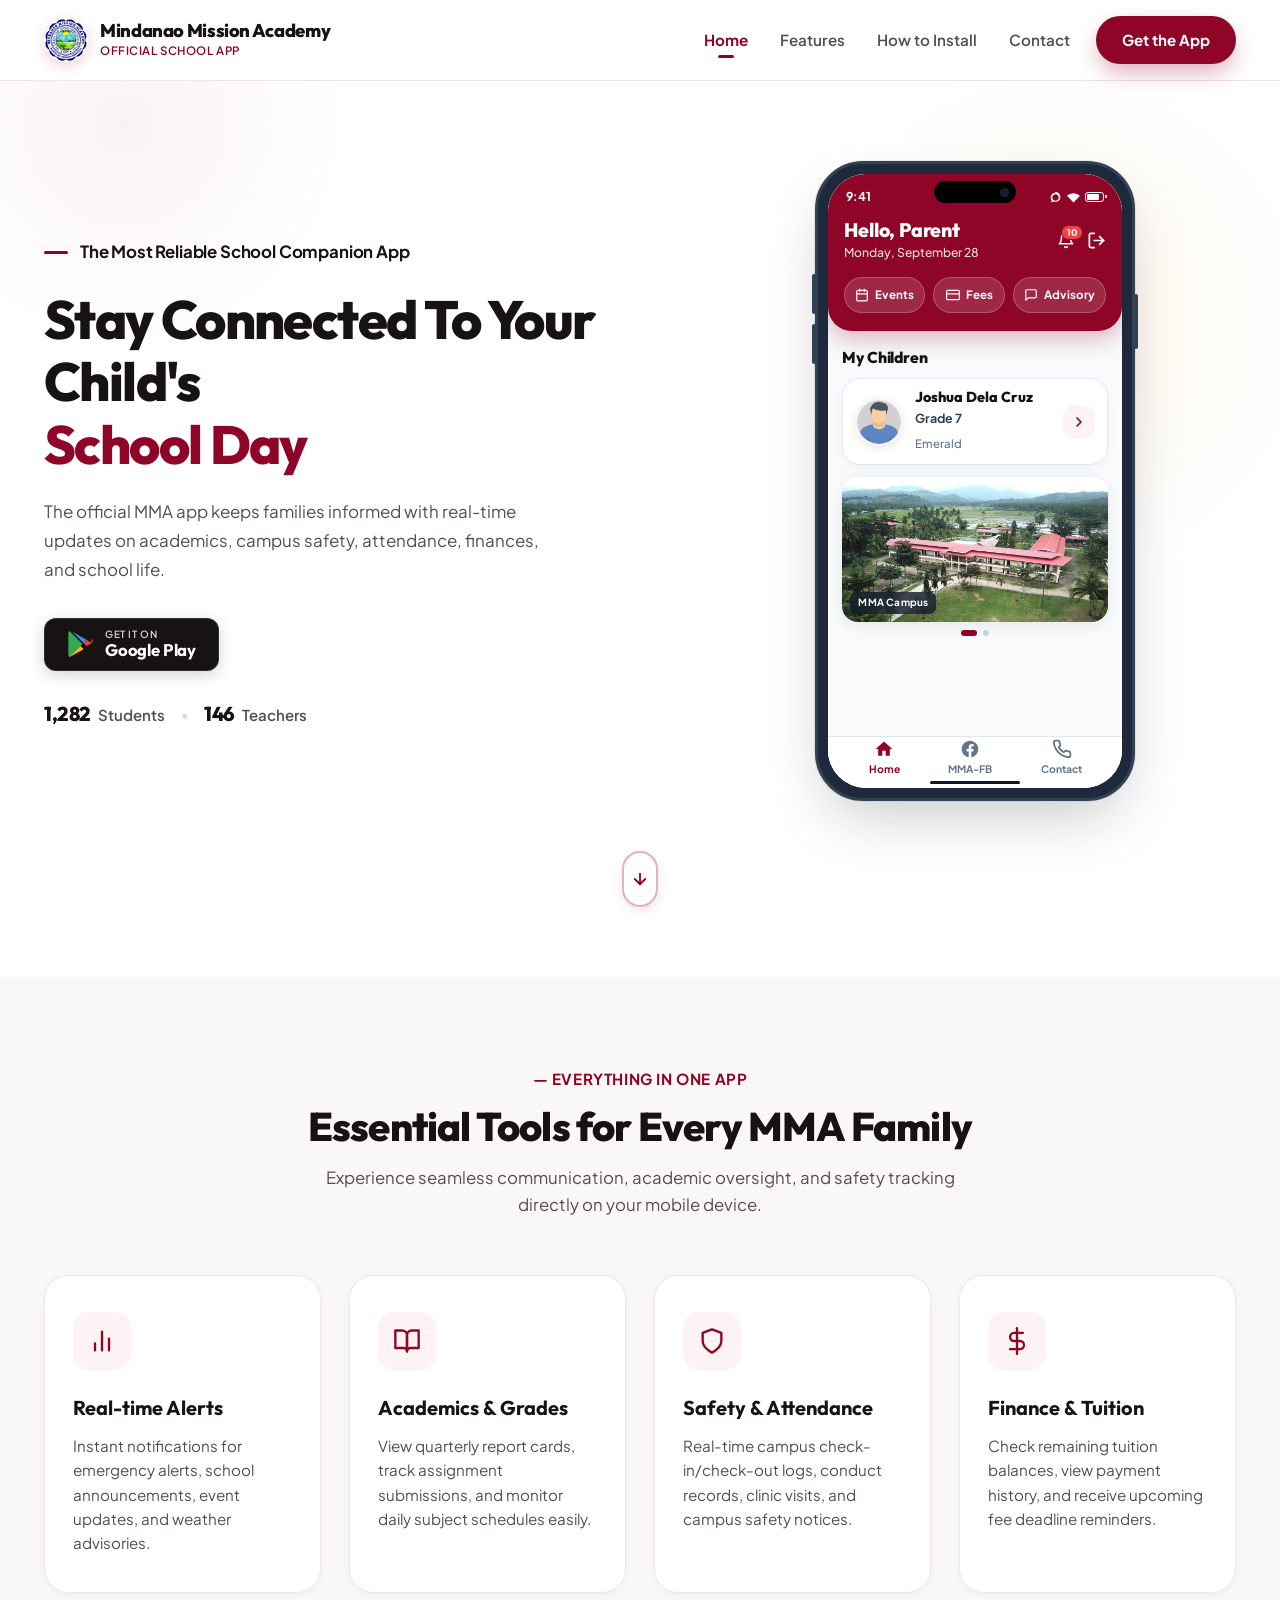
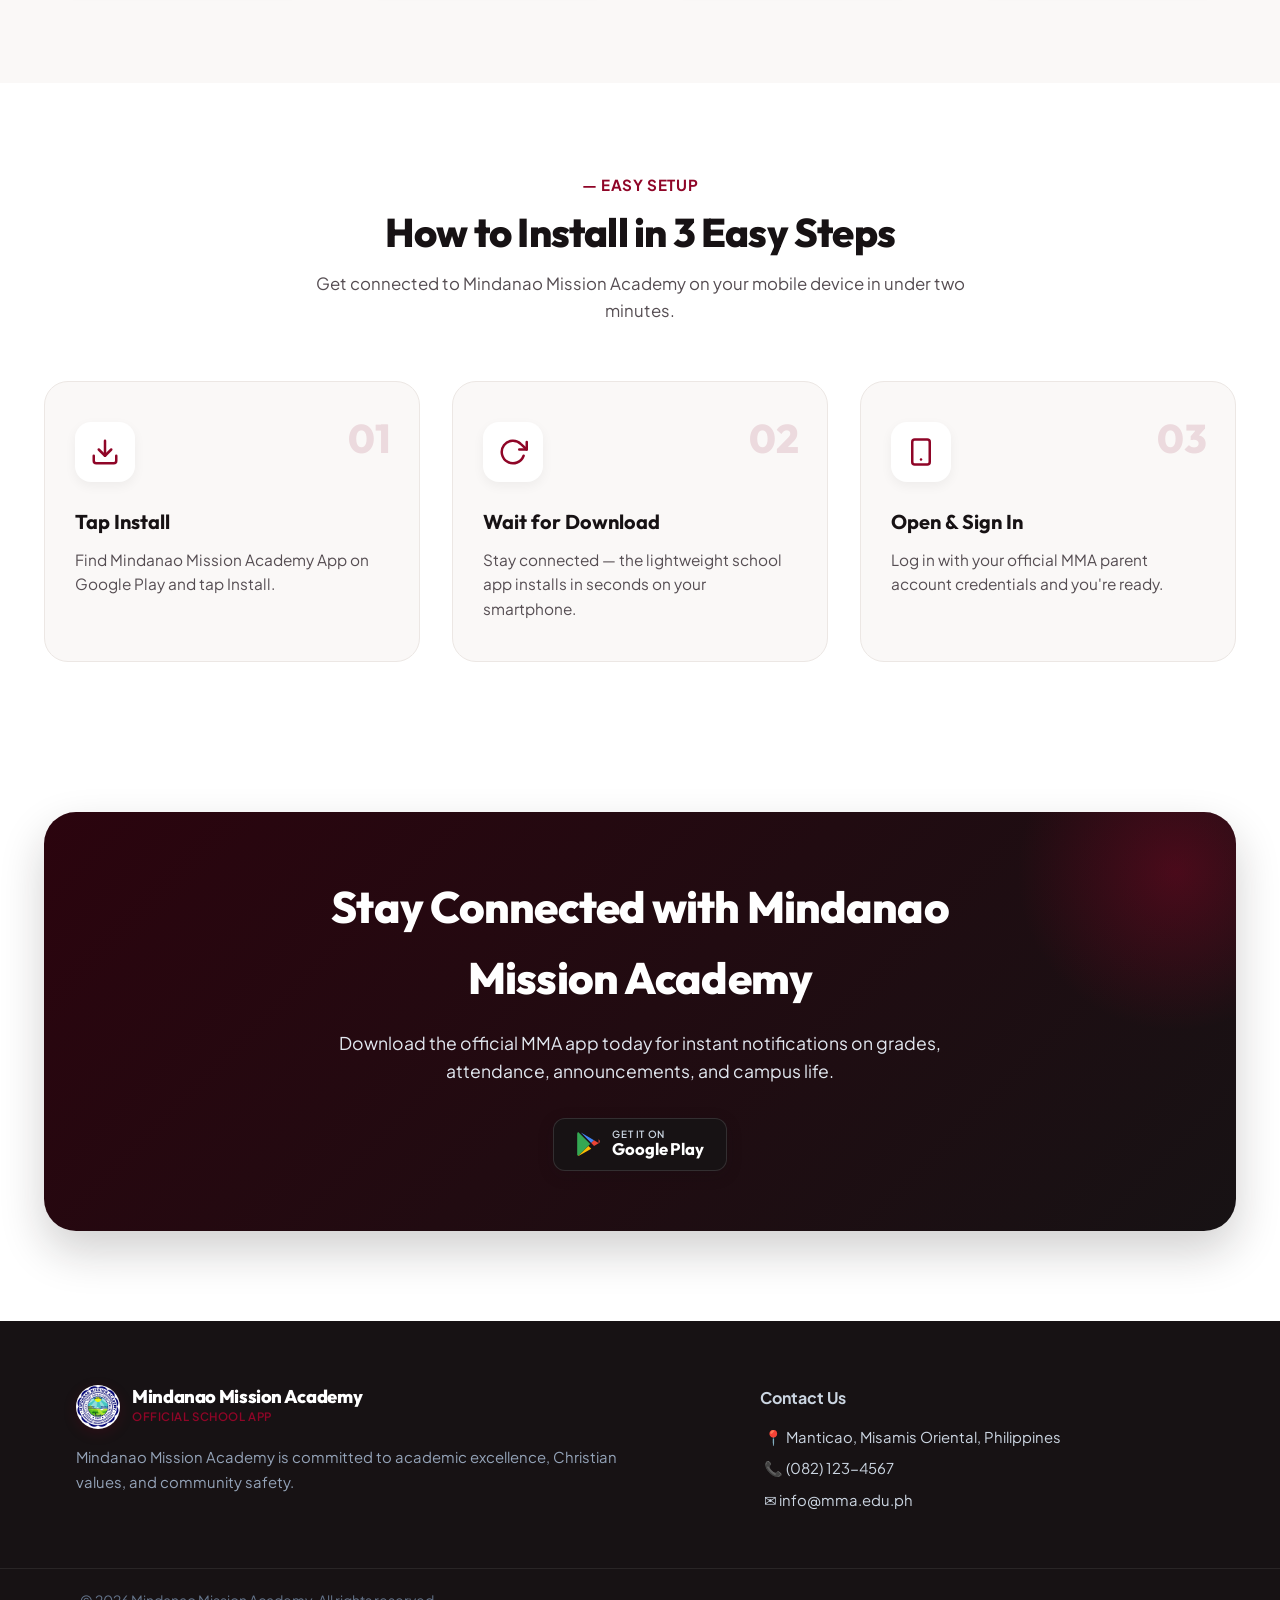
==== index.html @ e1df9227 "Forward files to root" ====
<!DOCTYPE html>
<html lang="en">
<head>
  <meta charset="UTF-8" />
  <meta name="viewport" content="width=device-width, initial-scale=1.0" />
  <title>Mindanao Mission Academy — Official School App</title>
  <meta name="description" content="Download the official Mindanao Mission Academy app to stay connected to your child's school day — attendance, grades, safety alerts, finances, and campus life." />
  
  <!-- Favicon / Manifest -->
  <link rel="manifest" href="manifest.json" />
  <link rel="icon" type="image/png" href="mma-logo.png" />

  <!-- Fonts -->
  <link rel="preconnect" href="https://fonts.googleapis.com" />
  <link rel="preconnect" href="https://fonts.gstatic.com" crossorigin />
  <link href="https://fonts.googleapis.com/css2?family=Plus+Jakarta+Sans:wght@400;500;600;700;800&family=Outfit:wght@500;600;700;800&display=swap" rel="stylesheet" />

  <link rel="stylesheet" href="styles.css" />
</head>
<body>

  <!-- Background Decorative Ambient Glows -->
  <div class="bg-glow-top-left" aria-hidden="true"></div>
  <div class="bg-glow-hero-right" aria-hidden="true"></div>

  <!-- Header / Navigation Bar -->
  <header class="navbar" id="navbar">
    <div class="nav-container">
      
      <!-- Brand Logo -->
      <a href="#" class="brand-logo" aria-label="Mindanao Mission Academy Home">
        <img src="mma-logo.png" alt="Mindanao Mission Academy Official Logo" class="brand-logo-img" />
        <div class="brand-text-wrap">
          <span class="logo-text">Mindanao Mission Academy</span>
          <span class="logo-subtext">Official School App</span>
        </div>
      </a>

      <!-- Desktop Navigation Links -->
      <nav class="nav-menu" id="navMenu">
        <a href="#home" class="nav-link active">Home</a>
        <a href="#features" class="nav-link">Features</a>
        <a href="#how-to-install" class="nav-link">How to Install</a>
        <a href="#contact" class="nav-link">Contact</a>
      </nav>

      <!-- Header CTA Button & Mobile Toggle -->
      <div class="nav-actions">
        <a href="#download" class="btn-get-app">Get the App</a>
        <button class="mobile-toggle" id="mobileToggle" aria-label="Toggle navigation menu">
          <span></span>
          <span></span>
          <span></span>
        </button>
      </div>

    </div>
  </header>

  <!-- Hero Section -->
  <main>
    <section class="hero-section" id="home">
      <div class="hero-container">
        
        <!-- Hero Left Content -->
        <div class="hero-content">
          
          <div class="hero-tagline">
            <span class="tagline-dash"></span>
            <span class="tagline-text">The Most Reliable School Companion App</span>
          </div>

          <h1 class="hero-title">
            Stay Connected To Your Child's <br />
            <span class="highlight-brand">School Day</span>
          </h1>

          <p class="hero-description">
            The official MMA app keeps families informed with real-time updates on academics, campus safety, attendance, finances, and school life.
          </p>

          <!-- Store Download Badges -->
          <div class="app-store-badges">
            
            <!-- Google Play Store Button -->
            <a href="#download" class="store-badge google-play-badge download-btn" data-platform="google-play" aria-label="Get it on Google Play">
              <svg class="badge-icon" viewBox="0 0 512 512" width="26" height="26">
                <path fill="#4285F4" d="M325.3 234.3L104.6 13l280.8 161.2-60.1 59.9.02.2z"/>
                <path fill="#34A853" d="M47 0C34 6.8 25.3 19.2 25.3 35.3v441.3c0 16.1 8.7 28.5 21.7 35.3l256-256L47 0z"/>
                <path fill="#FBBC04" d="M47 512c5.6 0 11.2-1.4 16.3-4.3l262-150.3-60-60L47 512z"/>
                <path fill="#EA4335" d="M482.2 232.2l-96.8-55.7-60.1 60 60.1 60.1 96.8-55.7c16.3-9.3 25.3-25.7 25.3-44.3 0-18.7-9-35.1-25.3-44.4z"/>
              </svg>
              <div class="badge-text">
                <span class="badge-sub">GET IT ON</span>
                <span class="badge-title">Google Play</span>
              </div>
            </a>

          </div>

          <!-- School Stats -->
          <div class="school-stats-simple">
            <div class="stat-simple-item">
              <span class="stat-num">1,282</span>
              <span class="stat-desc">Students</span>
            </div>
            <span class="stat-separator">•</span>
            <div class="stat-simple-item">
              <span class="stat-num">146</span>
              <span class="stat-desc">Teachers</span>
            </div>
          </div>

        </div>

        <!-- Hero Right: Realistic Interactive Phone Mockup -->
        <div class="hero-mockup-wrapper">

          <!-- Smartphone Shell -->
          <div class="phone-frame">
            
            <!-- Phone Outer Bezel & Buttons -->
            <div class="phone-button-volume-up"></div>
            <div class="phone-button-volume-down"></div>
            <div class="phone-button-power"></div>

            <div class="phone-inner">
              
              <!-- Dynamic Island & Status Bar (White on Maroon Header) -->
              <div class="phone-status-bar phone-status-bar-white">
                <span class="status-time">9:41</span>
                <div class="dynamic-island">
                  <div class="camera-lens"></div>
                </div>
                <div class="status-icons">
                  <svg viewBox="0 0 24 24" width="13" height="13" fill="currentColor"><path d="M12 3c-4.97 0-9 4.03-9 9 0 2.12.74 4.07 1.97 5.61L4.35 19.4c-.39.39-.39 1.02 0 1.41.39.39 1.02.39 1.41 0l1.9-1.9C9.22 19.63 10.57 20 12 20c4.97 0 9-4.03 9-9s-4.03-9-9-9zm0 15c-3.31 0-6-2.69-6-6s2.69-6 6-6 6 2.69 6 6-2.69 6-6 6z"/></svg>
                  <svg viewBox="0 0 24 24" width="13" height="13" fill="currentColor"><path d="M12 4C7.31 4 3.07 5.9 0 8.98L12 21 24 8.98A16.88 16.88 0 0 0 12 4z"/></svg>
                  <div class="battery-icon battery-white"><div class="battery-level"></div></div>
                </div>
              </div>

              <!-- MMA App Screen Layout Matching Screenshot -->
              <div class="phone-screen-content mma-app-screen">
                
                <!-- Maroon Header Section -->
                <div class="mma-header-card">
                  <div class="mma-header-top">
                    <div class="mma-greeting-wrap">
                      <h2 class="mma-greeting">Hello, Parent</h2>
                      <p class="mma-date">Monday, September 28</p>
                    </div>
                    <div class="mma-header-actions">
                      <div class="mma-notif-btn" title="10 Notifications">
                        <svg viewBox="0 0 24 24" width="18" height="18" fill="none" stroke="currentColor" stroke-width="2" stroke-linecap="round" stroke-linejoin="round">
                          <path d="M18 8A6 6 0 0 0 6 8c0 7-3 9-3 9h18s-3-2-3-9"></path>
                          <path d="M13.73 21a2 2 0 0 1-3.46 0"></path>
                        </svg>
                        <span class="mma-badge">10</span>
                      </div>
                      <div class="mma-logout-btn" title="Account / Sign Out">
                        <svg viewBox="0 0 24 24" width="19" height="19" fill="none" stroke="currentColor" stroke-width="2.2" stroke-linecap="round" stroke-linejoin="round">
                          <path d="M9 21H5a2 2 0 0 1-2-2V5a2 2 0 0 1 2-2h4"></path>
                          <polyline points="16 17 21 12 16 7"></polyline>
                          <line x1="21" y1="12" x2="9" y2="12"></line>
                        </svg>
                      </div>
                    </div>
                  </div>

                  <!-- Quick Action Pills Row -->
                  <div class="mma-quick-actions">
                    <div class="mma-action-pill">
                      <svg viewBox="0 0 24 24" width="14" height="14" fill="none" stroke="currentColor" stroke-width="2" stroke-linecap="round" stroke-linejoin="round">
                        <rect x="3" y="4" width="18" height="18" rx="2" ry="2"></rect>
                        <line x1="16" y1="2" x2="16" y2="6"></line>
                        <line x1="8" y1="2" x2="8" y2="6"></line>
                        <line x1="3" y1="10" x2="21" y2="10"></line>
                      </svg>
                      <span>Events</span>
                    </div>
                    
                    <div class="mma-action-pill">
                      <svg viewBox="0 0 24 24" width="14" height="14" fill="none" stroke="currentColor" stroke-width="2" stroke-linecap="round" stroke-linejoin="round">
                        <rect x="1" y="4" width="22" height="16" rx="2" ry="2"></rect>
                        <line x1="1" y1="10" x2="23" y2="10"></line>
                      </svg>
                      <span>Fees</span>
                    </div>

                    <div class="mma-action-pill">
                      <svg viewBox="0 0 24 24" width="14" height="14" fill="none" stroke="currentColor" stroke-width="2" stroke-linecap="round" stroke-linejoin="round">
                        <path d="M21 15a2 2 0 0 1-2 2H7l-4 4V5a2 2 0 0 1 2-2h14a2 2 0 0 1 2 2z"></path>
                      </svg>
                      <span>Advisory</span>
                    </div>
                  </div>
                </div>

                <!-- Main Scrollable App Body -->
                <div class="mma-app-body">
                  
                  <!-- My Children Section -->
                  <div class="mma-section-block">
                    <h3 class="mma-body-title">My Children</h3>
                    
                    <!-- Student Card -->
                    <div class="mma-child-card">
                      <div class="mma-student-avatar-wrap">
                        <img src="male.png?auto=format&fit=crop&w=150&h=150&q=80" alt="Joshua Emmanuel Dela Cruz" class="mma-student-photo" />
                      </div>
                      
                      <div class="mma-child-info">
                        <h4 class="mma-child-name">Joshua Dela Cruz</h4>
                        <p class="mma-child-grade">Grade 7</p>
                        <span class="mma-child-section">Emerald</span>
                      </div>

                      <div class="mma-child-arrow-btn">
                        <svg viewBox="0 0 24 24" width="16" height="16" fill="none" stroke="currentColor" stroke-width="2.5" stroke-linecap="round" stroke-linejoin="round">
                          <polyline points="9 18 15 12 9 6"></polyline>
                        </svg>
                      </div>
                    </div>
                  </div>

                  <!-- MMA Campus Aerial Showcase Card -->
                  <div class="mma-campus-banner-wrap">
                    <div class="mma-campus-img-container">
                      <img src="campus-banner.jpg" alt="Mindanao Mission Academy Campus Aerial View" class="mma-campus-banner-img" />
                      <div class="mma-campus-badge-tag">MMA Campus</div>
                    </div>
                    
                    <!-- Carousel Pagination Dots -->
                    <div class="mma-carousel-dots">
                      <span class="mma-dot active"></span>
                      <span class="mma-dot"></span>
                    </div>
                  </div>

                </div>

                <!-- Bottom App Tab Navigation -->
                <div class="mma-bottom-nav">
                  <div class="mma-nav-tab active">
                    <svg viewBox="0 0 24 24" width="20" height="20" fill="currentColor">
                      <path d="M10 20v-6h4v6h5v-8h3L12 3 2 12h3v8z"/>
                    </svg>
                    <span>Home</span>
                  </div>

                  <a href="https://www.facebook.com/mindanaomissionacademyofficialpage/" target="_blank" rel="noopener noreferrer" class="mma-nav-tab" aria-label="MMA Official Facebook Page">
                    <svg viewBox="0 0 24 24" width="20" height="20" fill="currentColor">
                      <path d="M12 2.04c-5.5 0-10 4.49-10 10.02 0 5 3.66 9.15 8.44 9.9v-7H7.9v-2.9h2.54V9.85c0-2.51 1.49-3.89 3.78-3.89 1.09 0 2.23.19 2.23.19v2.47h-1.26c-1.24 0-1.63.77-1.63 1.56v1.88h2.78l-.45 2.9h-2.33v7a10 10 0 0 0 8.44-9.9c0-5.53-4.5-10.02-10-10.02z"/>
                    </svg>
                    <span>MMA-FB</span>
                  </a>

                  <div class="mma-nav-tab">
                    <svg viewBox="0 0 24 24" width="20" height="20" fill="none" stroke="currentColor" stroke-width="2.2" stroke-linecap="round" stroke-linejoin="round">
                      <path d="M22 16.92v3a2 2 0 0 1-2.18 2 19.79 19.79 0 0 1-8.63-3.07 19.5 19.5 0 0 1-6-6 19.79 19.79 0 0 1-3.07-8.67A2 2 0 0 1 4.11 2h3a2 2 0 0 1 2 1.72 12.84 12.84 0 0 0 .7 2.81 2 2 0 0 1-.45 2.11L8.09 9.91a16 16 0 0 0 6 6l1.27-1.27a2 2 0 0 1 2.11-.45 12.84 12.84 0 0 0 2.81.7A2 2 0 0 1 22 16.92z"></path>
                    </svg>
                    <span>Contact</span>
                  </div>
                </div>

              </div>

              <!-- Phone Home Indicator Bar -->
              <div class="phone-home-bar"></div>

            </div>
          </div>

        </div>

      </div>

      <!-- Bottom Scroll Down Indicator -->
      <a href="#features" class="scroll-down-indicator" aria-label="Scroll down to features">
        <div class="scroll-pill">
          <svg viewBox="0 0 24 24" width="18" height="18" fill="none" stroke="#8F0527" stroke-width="2.5" stroke-linecap="round" stroke-linejoin="round">
            <line x1="12" y1="5" x2="12" y2="19"></line>
            <polyline points="19 12 12 19 5 12"></polyline>
          </svg>
        </div>
      </a>

    </section>

    <!-- Features Section -->
    <section class="section features-section" id="features">
      <div class="container">
        
        <div class="section-header">
          <span class="section-tag">— Everything In One App</span>
          <h2 class="section-title">Essential Tools for Every MMA Family</h2>
          <p class="section-desc">Experience seamless communication, academic oversight, and safety tracking directly on your mobile device.</p>
        </div>

        <div class="features-grid">
          
          <div class="feature-card">
            <div class="feature-icon-badge">
              <svg viewBox="0 0 24 24" width="28" height="28" fill="none" stroke="currentColor" stroke-width="2" stroke-linecap="round" stroke-linejoin="round">
                <path d="M18 20V10M12 20V4M6 20v-6"/>
              </svg>
            </div>
            <h3 class="feature-name">Real-time Alerts</h3>
            <p class="feature-text">Instant notifications for emergency alerts, school announcements, event updates, and weather advisories.</p>
          </div>

          <div class="feature-card">
            <div class="feature-icon-badge">
              <svg viewBox="0 0 24 24" width="28" height="28" fill="none" stroke="currentColor" stroke-width="2" stroke-linecap="round" stroke-linejoin="round">
                <path d="M2 3h6a4 4 0 0 1 4 4v14a3 3 0 0 0-3-3H2z"/>
                <path d="M22 3h-6a4 4 0 0 0-4 4v14a3 3 0 0 1 3-3h7z"/>
              </svg>
            </div>
            <h3 class="feature-name">Academics &amp; Grades</h3>
            <p class="feature-text">View quarterly report cards, track assignment submissions, and monitor daily subject schedules easily.</p>
          </div>

          <div class="feature-card">
            <div class="feature-icon-badge">
              <svg viewBox="0 0 24 24" width="28" height="28" fill="none" stroke="currentColor" stroke-width="2" stroke-linecap="round" stroke-linejoin="round">
                <path d="M12 22s8-4 8-10V5l-8-3-8 3v7c0 6 8 10 8 10z"/>
              </svg>
            </div>
            <h3 class="feature-name">Safety &amp; Attendance</h3>
            <p class="feature-text">Real-time campus check-in/check-out logs, conduct records, clinic visits, and campus safety notices.</p>
          </div>

          <div class="feature-card">
            <div class="feature-icon-badge">
              <svg viewBox="0 0 24 24" width="28" height="28" fill="none" stroke="currentColor" stroke-width="2" stroke-linecap="round" stroke-linejoin="round">
                <line x1="12" y1="1" x2="12" y2="23"/>
                <path d="M17 5H9.5a3.5 3.5 0 0 0 0 7h5a3.5 3.5 0 0 1 0 7H6"/>
              </svg>
            </div>
            <h3 class="feature-name">Finance &amp; Tuition</h3>
            <p class="feature-text">Check remaining tuition balances, view payment history, and receive upcoming fee deadline reminders.</p>
          </div>

        </div>

      </div>
    </section>

    <!-- How to Install Section -->
    <section class="section how-section" id="how-to-install">
      <div class="container">
        
        <div class="section-header">
          <span class="section-tag">— Easy Setup</span>
          <h2 class="section-title">How to Install in 3 Easy Steps</h2>
          <p class="section-desc">Get connected to Mindanao Mission Academy on your mobile device in under two minutes.</p>
        </div>

        <div class="steps-grid">
          
          <div class="step-card">
            <div class="step-number">01</div>
            <div class="step-icon-wrap">
              <svg viewBox="0 0 24 24" width="30" height="30" fill="none" stroke="currentColor" stroke-width="2" stroke-linecap="round" stroke-linejoin="round">
                <path d="M21 15v4a2 2 0 0 1-2 2H5a2 2 0 0 1-2-2v-4"/>
                <polyline points="7 10 12 15 17 10"/>
                <line x1="12" y1="15" x2="12" y2="3"/>
              </svg>
            </div>
            <h3 class="step-title">Tap Install</h3>
            <p class="step-desc">Find Mindanao Mission Academy App on Google Play and tap Install.</p>
          </div>

          <div class="step-card">
            <div class="step-number">02</div>
            <div class="step-icon-wrap">
              <svg viewBox="0 0 24 24" width="30" height="30" fill="none" stroke="currentColor" stroke-width="2" stroke-linecap="round" stroke-linejoin="round">
                <polyline points="23 4 23 10 17 10"/>
                <path d="M20.49 15a9 9 0 1 1-2.12-9.36L23 10"/>
              </svg>
            </div>
            <h3 class="step-title">Wait for Download</h3>
            <p class="step-desc">Stay connected — the lightweight school app installs in seconds on your smartphone.</p>
          </div>

          <div class="step-card">
            <div class="step-number">03</div>
            <div class="step-icon-wrap">
              <svg viewBox="0 0 24 24" width="30" height="30" fill="none" stroke="currentColor" stroke-width="2" stroke-linecap="round" stroke-linejoin="round">
                <rect x="5" y="2" width="14" height="20" rx="2" ry="2"/>
                <line x1="12" y1="18" x2="12.01" y2="18"/>
              </svg>
            </div>
            <h3 class="step-title">Open &amp; Sign In</h3>
            <p class="step-desc">Log in with your official MMA parent account credentials and you're ready.</p>
          </div>

        </div>

      </div>
    </section>

    <!-- Download Call-to-Action Section -->
    <section class="section cta-section" id="download">
      <div class="container">
        <div class="cta-box">
          <div class="cta-content">
            <h2 class="cta-title">Stay Connected with Mindanao Mission Academy</h2>
            <p class="cta-sub">Download the official MMA app today for instant notifications on grades, attendance, announcements, and campus life.</p>
            <div class="app-store-badges">
              <a href="#download" class="store-badge google-play-badge download-btn" data-platform="google-play">
                <svg class="badge-icon" viewBox="0 0 512 512" width="24" height="24">
                  <path fill="#4285F4" d="M325.3 234.3L104.6 13l280.8 161.2-60.1 59.9.02.2z"/>
                  <path fill="#34A853" d="M47 0C34 6.8 25.3 19.2 25.3 35.3v441.3c0 16.1 8.7 28.5 21.7 35.3l256-256L47 0z"/>
                  <path fill="#FBBC04" d="M47 512c5.6 0 11.2-1.4 16.3-4.3l262-150.3-60-60L47 512z"/>
                  <path fill="#EA4335" d="M482.2 232.2l-96.8-55.7-60.1 60 60.1 60.1 96.8-55.7c16.3-9.3 25.3-25.7 25.3-44.3 0-18.7-9-35.1-25.3-44.4z"/>
                </svg>
                <div class="badge-text">
                  <span class="badge-sub">GET IT ON</span>
                  <span class="badge-title">Google Play</span>
                </div>
              </a>
            </div>
          </div>
        </div>
      </div>
    </section>

  </main>

  <!-- Footer -->
  <footer class="footer" id="contact">
    <div class="container footer-container">
      <div class="footer-brand">
        <div class="brand-logo">
          <img src="mma-logo.png" alt="Mindanao Mission Academy Official Logo" class="brand-logo-img" />
          <div class="brand-text-wrap">
            <span class="logo-text">Mindanao Mission Academy</span>
            <span class="logo-subtext">Official School App</span>
          </div>
        </div>
        <p class="footer-about">
          Mindanao Mission Academy is committed to academic excellence, Christian values, and community safety.
        </p>
      </div>

      <!-- Center Contact Info Column -->
      <div class="footer-contact-center">
        <h4 class="footer-heading">Contact Us</h4>
        <p class="footer-contact-info">
          📍 Manticao, Misamis Oriental, Philippines<br/>
          📞 (082) 123-4567<br/>
          ✉️ <a href="mailto:info@mma.edu.ph">info@mma.edu.ph</a>
        </p>
      </div>


    </div>

    <div class="footer-bottom">
      <div class="container footer-bottom-inner">
        <p class="copyright">© 2026 Mindanao Mission Academy. All rights reserved.</p>
      </div>
    </div>
  </footer>

  <!-- Scripts -->
  <script src="config.js"></script>
  <script src="script.js"></script>
</body>
</html>
---- styles.css ----
:root {
  --primary: #8F0527;
  --primary-hover: #70031e;
  --primary-light: #fdf2f4;
  --primary-glow: rgba(143, 5, 39, 0.28);
  --accent-amber: #f59e0b;
  --accent-gold: #d97706;
  
  --dark: #0f172a;
  --dark-heading: #171214;
  --gray-body: #554d52;
  --gray-light: #94a3b8;
  --gray-border: #ece7e4;
  --bg-page: #ffffff;
  --bg-subtle: #faf8f7;
  --bg-card: #ffffff;

  --font-heading: 'Outfit', 'Plus Jakarta Sans', system-ui, -apple-system, sans-serif;
  --font-body: 'Plus Jakarta Sans', system-ui, -apple-system, sans-serif;

  --shadow-sm: 0 2px 8px rgba(23, 18, 20, 0.04);
  --shadow-md: 0 8px 24px rgba(23, 18, 20, 0.08);
  --shadow-lg: 0 20px 40px rgba(23, 18, 20, 0.1);
  --shadow-phone: 0 25px 60px -15px rgba(23, 18, 20, 0.25), 0 0 0 1px rgba(0, 0, 0, 0.06);
  --shadow-btn: 0 10px 25px -3px rgba(143, 5, 39, 0.35);

  --radius-sm: 8px;
  --radius-md: 14px;
  --radius-lg: 24px;
  --radius-pill: 9999px;
  
  --transition: all 0.25s cubic-bezier(0.16, 1, 0.3, 1);
}

/* Reset & Global */
*, *::before, *::after {
  box-sizing: border-box;
  margin: 0;
  padding: 0;
}

html {
  scroll-behavior: smooth;
}

body {
  font-family: var(--font-body);
  background-color: var(--bg-page);
  color: var(--dark-heading);
  line-height: 1.6;
  -webkit-font-smoothing: antialiased;
  -moz-osx-font-smoothing: grayscale;
  overflow-x: hidden;
  position: relative;
}

a {
  text-decoration: none;
  color: inherit;
  transition: var(--transition);
}

img {
  max-width: 100%;
  display: block;
}

button {
  font-family: inherit;
  border: none;
  outline: none;
  background: none;
  cursor: pointer;
}

/* Container Utilities */
.container {
  width: 100%;
  max-width: 1240px;
  margin: 0 auto;
  padding: 0 24px;
}

/* Background Atmospheric Light */
.bg-glow-top-left {
  position: absolute;
  top: -100px;
  left: -100px;
  width: 450px;
  height: 450px;
  background: radial-gradient(circle, rgba(143, 5, 39, 0.05) 0%, rgba(255, 255, 255, 0) 70%);
  pointer-events: none;
  z-index: 0;
}

.bg-glow-hero-right {
  position: absolute;
  top: 50px;
  right: -50px;
  width: 550px;
  height: 550px;
  background: radial-gradient(circle, rgba(245, 158, 11, 0.07) 0%, rgba(255, 255, 255, 0) 70%);
  pointer-events: none;
  z-index: 0;
}

/* -------------------------------------------------------------
   Header / Navbar
   ------------------------------------------------------------- */
.navbar {
  position: sticky;
  top: 0;
  left: 0;
  width: 100%;
  background: rgba(255, 255, 255, 0.95);
  backdrop-filter: blur(16px);
  -webkit-backdrop-filter: blur(16px);
  z-index: 100;
  padding: 16px 0;
  border-bottom: 1px solid var(--gray-border);
  transition: var(--transition);
}

.navbar.scrolled {
  box-shadow: var(--shadow-sm);
  padding: 12px 0;
}

.nav-container {
  max-width: 1240px;
  margin: 0 auto;
  padding: 0 24px;
  display: flex;
  align-items: center;
  justify-content: space-between;
}

/* Brand Logo */
.brand-logo {
  display: flex;
  align-items: center;
  gap: 12px;
  user-select: none;
}

.brand-logo-img {
  width: 44px;
  height: 44px;
  border-radius: 50%;
  object-fit: contain;
  box-shadow: 0 4px 14px rgba(143, 5, 39, 0.18);
  transition: var(--transition);
  flex-shrink: 0;
  background: #ffffff;
}

.brand-logo:hover .brand-logo-img {
  transform: rotate(-5deg) scale(1.06);
}

.brand-text-wrap {
  display: flex;
  flex-direction: column;
}

.logo-text {
  font-family: var(--font-heading);
  font-size: 1.15rem;
  font-weight: 800;
  color: var(--dark-heading);
  letter-spacing: -0.02em;
  line-height: 1.2;
}

.logo-subtext {
  font-size: 0.72rem;
  font-weight: 600;
  color: var(--primary);
  text-transform: uppercase;
  letter-spacing: 0.05em;
}

/* Navigation Links */
.nav-menu {
  display: flex;
  align-items: center;
  gap: 28px;
  margin-left: auto;
  margin-right: 24px;
}

.nav-link {
  font-size: 0.95rem;
  font-weight: 600;
  color: #554d52;
  position: relative;
  padding: 6px 2px;
}

.nav-link:hover {
  color: var(--primary);
}

.nav-link.active {
  color: var(--primary);
  font-weight: 700;
}

.nav-link.active::after {
  content: '';
  position: absolute;
  bottom: 0;
  left: 50%;
  transform: translateX(-50%);
  width: 16px;
  height: 3px;
  background: var(--primary);
  border-radius: var(--radius-pill);
}

/* Action CTA */
.nav-actions {
  display: flex;
  align-items: center;
  gap: 16px;
}

.btn-get-app {
  display: inline-flex;
  align-items: center;
  justify-content: center;
  padding: 12px 26px;
  background: var(--primary);
  color: #ffffff;
  font-family: var(--font-body);
  font-size: 0.94rem;
  font-weight: 700;
  border-radius: var(--radius-pill);
  box-shadow: var(--shadow-btn);
  transition: var(--transition);
}

.btn-get-app:hover {
  background: var(--primary-hover);
  transform: translateY(-2px);
  box-shadow: 0 12px 28px -2px rgba(143, 5, 39, 0.45);
}

.btn-get-app:active {
  transform: translateY(0);
}

/* Mobile Toggle Hamburger */
.mobile-toggle {
  display: none;
  flex-direction: column;
  justify-content: center;
  gap: 5px;
  width: 36px;
  height: 36px;
  padding: 4px;
}

.mobile-toggle span {
  width: 100%;
  height: 2.5px;
  background: var(--dark-heading);
  border-radius: 4px;
  transition: var(--transition);
}

/* -------------------------------------------------------------
   Hero Section
   ------------------------------------------------------------- */
.hero-section {
  position: relative;
  padding: 60px 0 70px;
  overflow: hidden;
}

.hero-container {
  max-width: 1240px;
  margin: 0 auto;
  padding: 0 24px;
  display: grid;
  grid-template-columns: 1.15fr 0.95fr;
  align-items: center;
  gap: 40px;
}

/* Hero Content Left */
.hero-content {
  max-width: 580px;
  z-index: 2;
  text-align: left;
}

.hero-tagline {
  display: inline-flex;
  align-items: center;
  gap: 12px;
  margin-bottom: 22px;
}

.tagline-dash {
  width: 24px;
  height: 3.5px;
  background: var(--primary);
  border-radius: 2px;
}

.tagline-text {
  font-size: 1.05rem;
  font-weight: 700;
  color: var(--dark-heading);
  letter-spacing: -0.01em;
}

.hero-title {
  font-family: var(--font-heading);
  font-size: clamp(2.3rem, 4.2vw, 3.6rem);
  line-height: 1.16;
  font-weight: 800;
  color: var(--dark-heading);
  letter-spacing: -0.03em;
  margin-bottom: 22px;
}

.highlight-brand {
  color: var(--primary);
  display: inline-block;
}

.hero-description {
  font-size: 1.06rem;
  color: var(--gray-body);
  line-height: 1.7;
  margin-bottom: 34px;
  max-width: 510px;
}

/* Store Download Badges */
.app-store-badges {
  display: flex;
  align-items: center;
  flex-wrap: wrap;
  gap: 16px;
  margin-bottom: 32px;
}

.store-badge {
  display: inline-flex;
  align-items: center;
  gap: 12px;
  background: #171214;
  color: #ffffff;
  padding: 10px 22px;
  border-radius: 12px;
  border: 1px solid rgba(255, 255, 255, 0.12);
  box-shadow: 0 4px 16px rgba(23, 18, 20, 0.18);
  transition: var(--transition);
  user-select: none;
}

.store-badge:hover {
  background: #2b2327;
  transform: translateY(-2px);
  box-shadow: 0 8px 24px rgba(23, 18, 20, 0.25);
  border-color: rgba(255, 255, 255, 0.28);
}

.badge-icon {
  flex-shrink: 0;
}

.badge-text {
  display: flex;
  flex-direction: column;
  text-align: left;
  align-items: flex-start;
}

.badge-sub {
  font-size: 0.62rem;
  text-transform: uppercase;
  letter-spacing: 0.06em;
  font-weight: 600;
  color: #cbd5e1;
  line-height: 1.1;
}

.badge-title {
  font-size: 1.05rem;
  font-weight: 700;
  font-family: var(--font-heading);
  letter-spacing: -0.01em;
  line-height: 1.2;
}

/* Clean Modern School Stats */
.school-stats-simple {
  display: flex;
  align-items: center;
  gap: 16px;
  margin-top: 4px;
}

.stat-simple-item {
  display: flex;
  align-items: baseline;
  gap: 7px;
}

.stat-num {
  font-family: var(--font-heading);
  font-size: 1.25rem;
  font-weight: 800;
  color: var(--dark-heading);
  letter-spacing: -0.02em;
  line-height: 1;
}

.stat-desc {
  font-size: 0.94rem;
  font-weight: 600;
  color: var(--gray-body);
}

.stat-separator {
  color: #cbd5e1;
  font-size: 0.85rem;
  user-select: none;
}

/* -------------------------------------------------------------
   Hero Right: Phone Mockup & Visual Effects
   ------------------------------------------------------------- */
.hero-mockup-wrapper {
  position: relative;
  display: flex;
  justify-content: center;
  align-items: center;
  padding: 20px;
}

/* Smartphone Shell Outer */
.phone-frame {
  position: relative;
  width: 320px;
  height: 640px;
  background: #1e293b;
  border-radius: 48px;
  padding: 10px;
  box-shadow: var(--shadow-phone);
  border: 3px solid #334155;
  z-index: 2;
  transition: transform 0.4s ease;
}

.phone-frame:hover {
  transform: translateY(-6px);
}

/* Phone Buttons on Sides */
.phone-button-volume-up,
.phone-button-volume-down,
.phone-button-power {
  position: absolute;
  background: #334155;
  border-radius: 4px;
}

.phone-button-volume-up {
  left: -6px;
  top: 110px;
  width: 4px;
  height: 40px;
}

.phone-button-volume-down {
  left: -6px;
  top: 160px;
  width: 4px;
  height: 40px;
}

.phone-button-power {
  right: -6px;
  top: 130px;
  width: 4px;
  height: 55px;
}

/* Phone Inner Screen */
.phone-inner {
  position: relative;
  width: 100%;
  height: 100%;
  background: #faf8f7;
  border-radius: 38px;
  overflow: hidden;
  display: flex;
  flex-direction: column;
}

/* Status Bar & Dynamic Island (White over Maroon Header) */
.phone-status-bar {
  position: absolute;
  top: 0;
  left: 0;
  width: 100%;
  height: 38px;
  padding: 8px 18px 0;
  display: flex;
  align-items: center;
  justify-content: space-between;
  z-index: 25;
}

.phone-status-bar-white {
  color: #ffffff;
}

.status-time {
  font-size: 0.76rem;
  font-weight: 700;
  letter-spacing: -0.02em;
}

.dynamic-island {
  position: absolute;
  top: 7px;
  left: 50%;
  transform: translateX(-50%);
  width: 82px;
  height: 22px;
  background: #000000;
  border-radius: 20px;
  display: flex;
  align-items: center;
  justify-content: flex-end;
  padding-right: 7px;
}

.camera-lens {
  width: 9px;
  height: 9px;
  border-radius: 50%;
  background: #111e2e;
  border: 1px solid #1a293c;
}

.status-icons {
  display: flex;
  align-items: center;
  gap: 5px;
}

.battery-icon {
  width: 19px;
  height: 10px;
  border-radius: 3px;
  padding: 1px;
  position: relative;
}

.battery-white {
  border: 1.5px solid #ffffff;
}

.battery-white::after {
  content: '';
  position: absolute;
  right: -3.5px;
  top: 2px;
  width: 2px;
  height: 3px;
  background: #ffffff;
  border-radius: 0 1px 1px 0;
}

.battery-white .battery-level {
  width: 80%;
  height: 100%;
  background: #ffffff;
  border-radius: 1px;
}

/* -------------------------------------------------------------
   MMA App Screen Layout (Inside Phone)
   ------------------------------------------------------------- */
.mma-app-screen {
  position: relative;
  width: 100%;
  height: 100%;
  display: flex;
  flex-direction: column;
  background: #f8fafc;
  overflow: hidden;
}

/* Header Maroon Area */
.mma-header-card {
  background: #8F0527;
  padding: 44px 16px 18px 16px;
  border-radius: 0 0 24px 24px;
  box-shadow: 0 8px 24px rgba(143, 5, 39, 0.28);
  flex-shrink: 0;
  color: #ffffff;
}

.mma-header-top {
  display: flex;
  align-items: center;
  justify-content: space-between;
  margin-bottom: 14px;
}

.mma-greeting {
  font-family: var(--font-heading);
  font-size: 1.22rem;
  font-weight: 800;
  letter-spacing: -0.01em;
  color: #ffffff;
  line-height: 1.2;
}

.mma-date {
  font-size: 0.76rem;
  color: rgba(255, 255, 255, 0.85);
  margin-top: 2px;
  font-weight: 500;
}

.mma-header-actions {
  display: flex;
  align-items: center;
  gap: 12px;
}

.mma-notif-btn {
  position: relative;
  cursor: default;
  pointer-events: none;
  display: flex;
  align-items: center;
  justify-content: center;
  color: #ffffff;
}

.mma-badge {
  position: absolute;
  top: -6px;
  right: -8px;
  background: #ef4444;
  color: #ffffff;
  font-size: 0.58rem;
  font-weight: 800;
  padding: 1px 5px;
  border-radius: 9999px;
  border: 1.5px solid #8F0527;
  line-height: 1.1;
}

.mma-logout-btn {
  cursor: default;
  pointer-events: none;
  color: #ffffff;
  display: flex;
  align-items: center;
  justify-content: center;
}

/* Quick Action Pills */
.mma-quick-actions {
  display: grid;
  grid-template-columns: repeat(3, 1fr);
  gap: 8px;
}

.mma-action-pill {
  display: flex;
  align-items: center;
  justify-content: center;
  gap: 6px;
  background: rgba(255, 255, 255, 0.14);
  border: 1px solid rgba(255, 255, 255, 0.22);
  padding: 8px 10px;
  border-radius: var(--radius-pill);
  font-size: 0.72rem;
  font-weight: 700;
  color: #ffffff;
  cursor: default;
  pointer-events: none;
  user-select: none;
}

/* App Scrollable Content */
.mma-app-body {
  flex: 1;
  padding: 14px 14px 60px 14px;
  overflow-y: auto;
  display: flex;
  flex-direction: column;
  gap: 12px;
}

.mma-body-title {
  font-family: var(--font-heading);
  font-size: 0.98rem;
  font-weight: 800;
  color: #171214;
  margin-bottom: 8px;
  letter-spacing: -0.01em;
}

/* Student Profile Card */
.mma-child-card {
  background: #ffffff;
  border: 1px solid #e2e8f0;
  border-radius: 18px;
  padding: 10px 12px;
  display: flex;
  align-items: center;
  gap: 12px;
  box-shadow: 0 4px 14px rgba(0, 0, 0, 0.04);
  cursor: default;
  pointer-events: none;
}

.mma-student-avatar-wrap {
  position: relative;
  flex-shrink: 0;
}

.mma-student-photo {
  width: 48px;
  height: 48px;
  border-radius: 50%;
  object-fit: cover;
  border: 2px solid #fdf2f4;
  box-shadow: 0 2px 8px rgba(0, 0, 0, 0.1);
}

.mma-child-info {
  flex: 1;
  min-width: 0;
}

.mma-child-name {
  font-family: var(--font-heading);
  font-size: 0.9rem;
  font-weight: 800;
  color: #171214;
  line-height: 1.2;
  white-space: nowrap;
  overflow: hidden;
  text-overflow: ellipsis;
}

.mma-child-grade {
  font-size: 0.78rem;
  font-weight: 700;
  color: #334155;
  margin-top: 2px;
}

.mma-child-section {
  font-size: 0.72rem;
  color: #64748b;
  font-weight: 500;
}

.mma-child-arrow-btn {
  width: 32px;
  height: 32px;
  border-radius: 10px;
  background: #fdf2f4;
  color: #8F0527;
  display: flex;
  align-items: center;
  justify-content: center;
  flex-shrink: 0;
}

/* Campus Aerial Showcase Banner */
.mma-campus-banner-wrap {
  display: flex;
  flex-direction: column;
  align-items: center;
  gap: 8px;
}

.mma-campus-img-container {
  width: 100%;
  height: 145px;
  border-radius: 16px;
  overflow: hidden;
  position: relative;
  box-shadow: 0 4px 14px rgba(0, 0, 0, 0.08);
}

.mma-campus-banner-img {
  width: 100%;
  height: 100%;
  object-fit: cover;
  display: block;
}

.mma-campus-badge-tag {
  position: absolute;
  bottom: 8px;
  left: 8px;
  background: rgba(15, 23, 42, 0.75);
  backdrop-filter: blur(8px);
  color: #ffffff;
  font-size: 0.62rem;
  font-weight: 700;
  padding: 3px 8px;
  border-radius: 6px;
  letter-spacing: 0.02em;
}

.mma-carousel-dots {
  display: flex;
  align-items: center;
  gap: 6px;
}

.mma-dot {
  width: 6px;
  height: 6px;
  border-radius: 50%;
  background: #cbd5e1;
}

.mma-dot.active {
  width: 16px;
  border-radius: var(--radius-pill);
  background: #8F0527;
}

/* Bottom App Navigation Bar */
.mma-bottom-nav {
  position: absolute;
  bottom: 0;
  left: 0;
  right: 0;
  height: 52px;
  background: #ffffff;
  border-top: 1px solid #e2e8f0;
  display: flex;
  align-items: center;
  justify-content: space-around;
  padding: 0 16px 8px 16px;
  z-index: 20;
}

.mma-nav-tab {
  display: flex;
  flex-direction: column;
  align-items: center;
  gap: 2px;
  color: #64748b;
  cursor: default;
  pointer-events: none;
  user-select: none;
}

.mma-nav-tab span {
  font-size: 0.65rem;
  font-weight: 700;
}

.mma-nav-tab.active {
  color: #8F0527;
}

/* Only the FB Link Tab is interactive */
a.mma-nav-tab {
  cursor: pointer !important;
  pointer-events: auto !important;
  transition: var(--transition);
}

a.mma-nav-tab:hover {
  color: #1877f2 !important;
  transform: translateY(-2px);
}

/* Phone Home Indicator Bar */
.phone-home-bar {
  position: absolute;
  bottom: 4px;
  left: 50%;
  transform: translateX(-50%);
  width: 90px;
  height: 3.5px;
  background: #0f172a;
  border-radius: 2px;
  z-index: 25;
}

/* Bottom Scroll Down Indicator */
.scroll-down-indicator {
  display: flex;
  justify-content: center;
  margin-top: 30px;
}

.scroll-pill {
  width: 36px;
  height: 56px;
  border: 2px solid rgba(143, 5, 39, 0.3);
  border-radius: var(--radius-pill);
  display: flex;
  align-items: center;
  justify-content: center;
  background: #ffffff;
  box-shadow: 0 4px 12px rgba(143, 5, 39, 0.1);
  animation: bounceDown 2s ease-in-out infinite;
  transition: var(--transition);
}

.scroll-pill:hover {
  border-color: var(--primary);
  transform: scale(1.08);
}

@keyframes bounceDown {
  0%, 20%, 50%, 80%, 100% {
    transform: translateY(0);
  }
  40% {
    transform: translateY(8px);
  }
  60% {
    transform: translateY(4px);
  }
}

/* -------------------------------------------------------------
   Features Section
   ------------------------------------------------------------- */
.section {
  padding: 90px 0;
}

.section-header {
  text-align: center;
  max-width: 680px;
  margin: 0 auto 56px;
}

.section-tag {
  font-size: 0.95rem;
  font-weight: 700;
  color: var(--primary);
  text-transform: uppercase;
  letter-spacing: 0.04em;
  margin-bottom: 10px;
  display: block;
}

.section-title {
  font-family: var(--font-heading);
  font-size: clamp(1.9rem, 3.2vw, 2.5rem);
  font-weight: 800;
  color: var(--dark-heading);
  letter-spacing: -0.02em;
  line-height: 1.25;
  margin-bottom: 14px;
}

.section-desc {
  font-size: 1.05rem;
  color: var(--gray-body);
}

.features-section {
  background: var(--bg-subtle);
}

.features-grid {
  display: grid;
  grid-template-columns: repeat(auto-fit, minmax(260px, 1fr));
  gap: 28px;
}

.feature-card {
  background: var(--bg-card);
  padding: 36px 28px;
  border-radius: var(--radius-lg);
  border: 1px solid var(--gray-border);
  box-shadow: var(--shadow-sm);
  transition: var(--transition);
  text-align: left;
}

.feature-card:hover {
  transform: translateY(-6px);
  box-shadow: var(--shadow-md);
  border-color: rgba(143, 5, 39, 0.25);
}

.feature-icon-badge {
  width: 58px;
  height: 58px;
  background: var(--primary-light);
  color: var(--primary);
  border-radius: 16px;
  display: flex;
  align-items: center;
  justify-content: center;
  margin-bottom: 22px;
  transition: var(--transition);
}

.feature-card:hover .feature-icon-badge {
  background: var(--primary);
  color: #ffffff;
  transform: scale(1.05);
}

.feature-name {
  font-family: var(--font-heading);
  font-size: 1.25rem;
  font-weight: 700;
  color: var(--dark-heading);
  margin-bottom: 10px;
}

.feature-text {
  font-size: 0.95rem;
  color: var(--gray-body);
  line-height: 1.6;
}

/* -------------------------------------------------------------
   How to Install Section
   ------------------------------------------------------------- */
.how-section {
  background: #ffffff;
}

.steps-grid {
  display: grid;
  grid-template-columns: repeat(3, 1fr);
  gap: 32px;
}

.step-card {
  position: relative;
  background: var(--bg-subtle);
  padding: 40px 30px;
  border-radius: var(--radius-lg);
  border: 1px solid var(--gray-border);
  transition: var(--transition);
  text-align: left;
}

.step-card:hover {
  transform: translateY(-5px);
  box-shadow: var(--shadow-md);
  background: #ffffff;
}

.step-number {
  position: absolute;
  top: 24px;
  right: 28px;
  font-family: var(--font-heading);
  font-size: 2.5rem;
  font-weight: 800;
  color: rgba(143, 5, 39, 0.12);
}

.step-icon-wrap {
  width: 60px;
  height: 60px;
  background: #ffffff;
  color: var(--primary);
  border-radius: 16px;
  display: flex;
  align-items: center;
  justify-content: center;
  box-shadow: 0 4px 12px rgba(0, 0, 0, 0.05);
  margin-bottom: 24px;
}

.step-title {
  font-family: var(--font-heading);
  font-size: 1.25rem;
  font-weight: 700;
  color: var(--dark-heading);
  margin-bottom: 10px;
}

.step-desc {
  font-size: 0.96rem;
  color: var(--gray-body);
  line-height: 1.6;
}

/* -------------------------------------------------------------
   CTA Section
   ------------------------------------------------------------- */
.cta-section {
  background: #ffffff;
  padding: 60px 0 90px;
}

.cta-box {
  background: linear-gradient(135deg, #2b040e 0%, #171214 100%);
  border-radius: 32px;
  padding: 60px 48px;
  color: #ffffff;
  text-align: center;
  box-shadow: 0 20px 45px rgba(23, 18, 20, 0.2);
  position: relative;
  overflow: hidden;
}

.cta-box::before {
  content: '';
  position: absolute;
  top: -100px;
  right: -100px;
  width: 320px;
  height: 320px;
  background: radial-gradient(circle, rgba(143, 5, 39, 0.4) 0%, transparent 70%);
  pointer-events: none;
}

.cta-content {
  position: relative;
  z-index: 2;
  max-width: 640px;
  margin: 0 auto;
}

.cta-title {
  font-family: var(--font-heading);
  font-size: clamp(2rem, 3.5vw, 2.75rem);
  font-weight: 800;
  letter-spacing: -0.02em;
  margin-bottom: 16px;
}

.cta-sub {
  font-size: 1.1rem;
  color: #e2e8f0;
  margin-bottom: 32px;
  line-height: 1.6;
}

.cta-box .app-store-badges {
  justify-content: center;
  margin-bottom: 0;
}

/* -------------------------------------------------------------
   Footer
   ------------------------------------------------------------- */
.footer {
  background: #171214;
  color: #cbd5e1;
}

/* ── 2-column grid: equal 1fr columns ── */
.footer-container {
  display: grid;
  grid-template-columns: 1.2fr 1fr;
  gap: 72px;
  max-width: 1240px;
  margin: 0 auto;
  padding: 64px 56px 52px;
  align-items: start;
}

/* ── LEFT column ── */
.footer-brand {
  display: flex;
  flex-direction: column;
  align-items: flex-start;
  text-align: left;
}

.footer-brand .brand-logo {
  display: flex;
  align-items: center;
  margin-bottom: 16px;
}

.footer-brand .logo-text {
  color: #ffffff;
}

.footer-about {
  font-size: 0.93rem;
  color: #94a3b8;
  line-height: 1.7;
  text-align: left;
  margin: 0;
}

/* ── CENTER column ── */
.footer-contact-center {
  display: flex;
  flex-direction: column;
  align-items: flex-start;
  text-align: left;
  padding-left: 36px;
}

.footer-heading {
  text-align: left;
  margin-bottom: 12px;
}

.footer-contact-info {
  font-size: 0.93rem;
  color: #cbd5e1;
  line-height: 2.1;
  text-align: left;
  padding-left: 4px;
}

.footer-contact-info a {
  color: #cbd5e1;
  text-decoration: none;
  transition: color 0.2s;
}

.footer-contact-info a:hover {
  color: #f59e0b;
}


.footer-bottom {
  border-top: 1px solid rgba(255, 255, 255, 0.08);
  padding: 20px 0;
}

.footer-bottom-inner {
  max-width: 1200px;
  margin: 0 auto;
  padding: 0 40px;
  display: flex;
  align-items: center;
  justify-content: space-between;
  flex-wrap: wrap;
  gap: 12px;
}

.copyright {
  font-size: 0.88rem;
  color: #64748b;
}

.footer-socials {
  display: flex;
  gap: 20px;
}

.footer-socials a {
  font-size: 0.92rem;
  color: #94a3b8;
  transition: color 0.2s;
}

.footer-socials a:hover {
  color: #1877f2;
}

/* -------------------------------------------------------------
   Responsive Breakpoints
   ------------------------------------------------------------- */
@media (max-width: 1024px) {
  .hero-container {
    grid-template-columns: 1fr;
    text-align: center;
  }

  .hero-content {
    max-width: 100%;
    margin: 0 auto;
    text-align: center;
    display: flex;
    flex-direction: column;
    align-items: center;
  }

  .hero-tagline {
    justify-content: center;
  }

  .hero-description {
    text-align: center;
  }

  .school-stats-simple {
    justify-content: center;
  }

  .app-store-badges {
    justify-content: center;
  }

  .steps-grid {
    grid-template-columns: 1fr 1fr;
  }

  /* Footer: tablet — stacks to single column */
  .footer-container {
    grid-template-columns: 1fr;
    gap: 36px;
    padding: 48px 32px 40px;
  }

  .footer-brand,
  .footer-contact-center {
    align-items: center;
    text-align: center;
  }

  .footer-about,
  .footer-contact-info {
    text-align: center;
  }

  .footer-heading {
    text-align: center;
  }
}

@media (max-width: 768px) {
  .nav-menu {
    position: fixed;
    top: 73px;
    left: 0;
    width: 100%;
    background: #ffffff;
    flex-direction: column;
    padding: 30px 24px;
    gap: 20px;
    box-shadow: var(--shadow-lg);
    border-bottom: 1px solid var(--gray-border);
    transform: translateY(-150%);
    opacity: 0;
    pointer-events: none;
    transition: var(--transition);
  }

  .nav-menu.is-open {
    transform: translateY(0);
    opacity: 1;
    pointer-events: auto;
  }

  .mobile-toggle {
    display: flex;
  }

  .mobile-toggle.is-open span:nth-child(1) {
    transform: translateY(7.5px) rotate(45deg);
  }
  .mobile-toggle.is-open span:nth-child(2) {
    opacity: 0;
  }
  .mobile-toggle.is-open span:nth-child(3) {
    transform: translateY(-7.5px) rotate(-45deg);
  }

  .steps-grid {
    grid-template-columns: 1fr;
  }

  /* Footer: mobile — single column, center-aligned */
  .footer-container {
    grid-template-columns: 1fr;
    gap: 36px;
    padding: 44px 24px 36px;
  }

  .footer-brand {
    grid-column: auto;
    align-items: center;
    text-align: center;
  }

  .footer-brand .brand-logo {
    justify-content: center;
  }

  .footer-about {
    text-align: center;
  }

  .footer-contact-center {
    align-items: center;
    text-align: center;
  }

  .footer-contact-info {
    text-align: center;
  }

  .footer-links-group {
    align-items: center;
    text-align: center;
  }

  .footer-heading {
    text-align: center;
  }

  .footer-list {
    align-items: center;
    text-align: center;
  }

  .footer-list a:hover {
    transform: none;
  }

  .footer-bottom-inner {
    padding: 0 24px;
    flex-direction: column;
    align-items: center;
    text-align: center;
  }

  .phone-frame {
    width: 290px;
    height: 580px;
  }
}
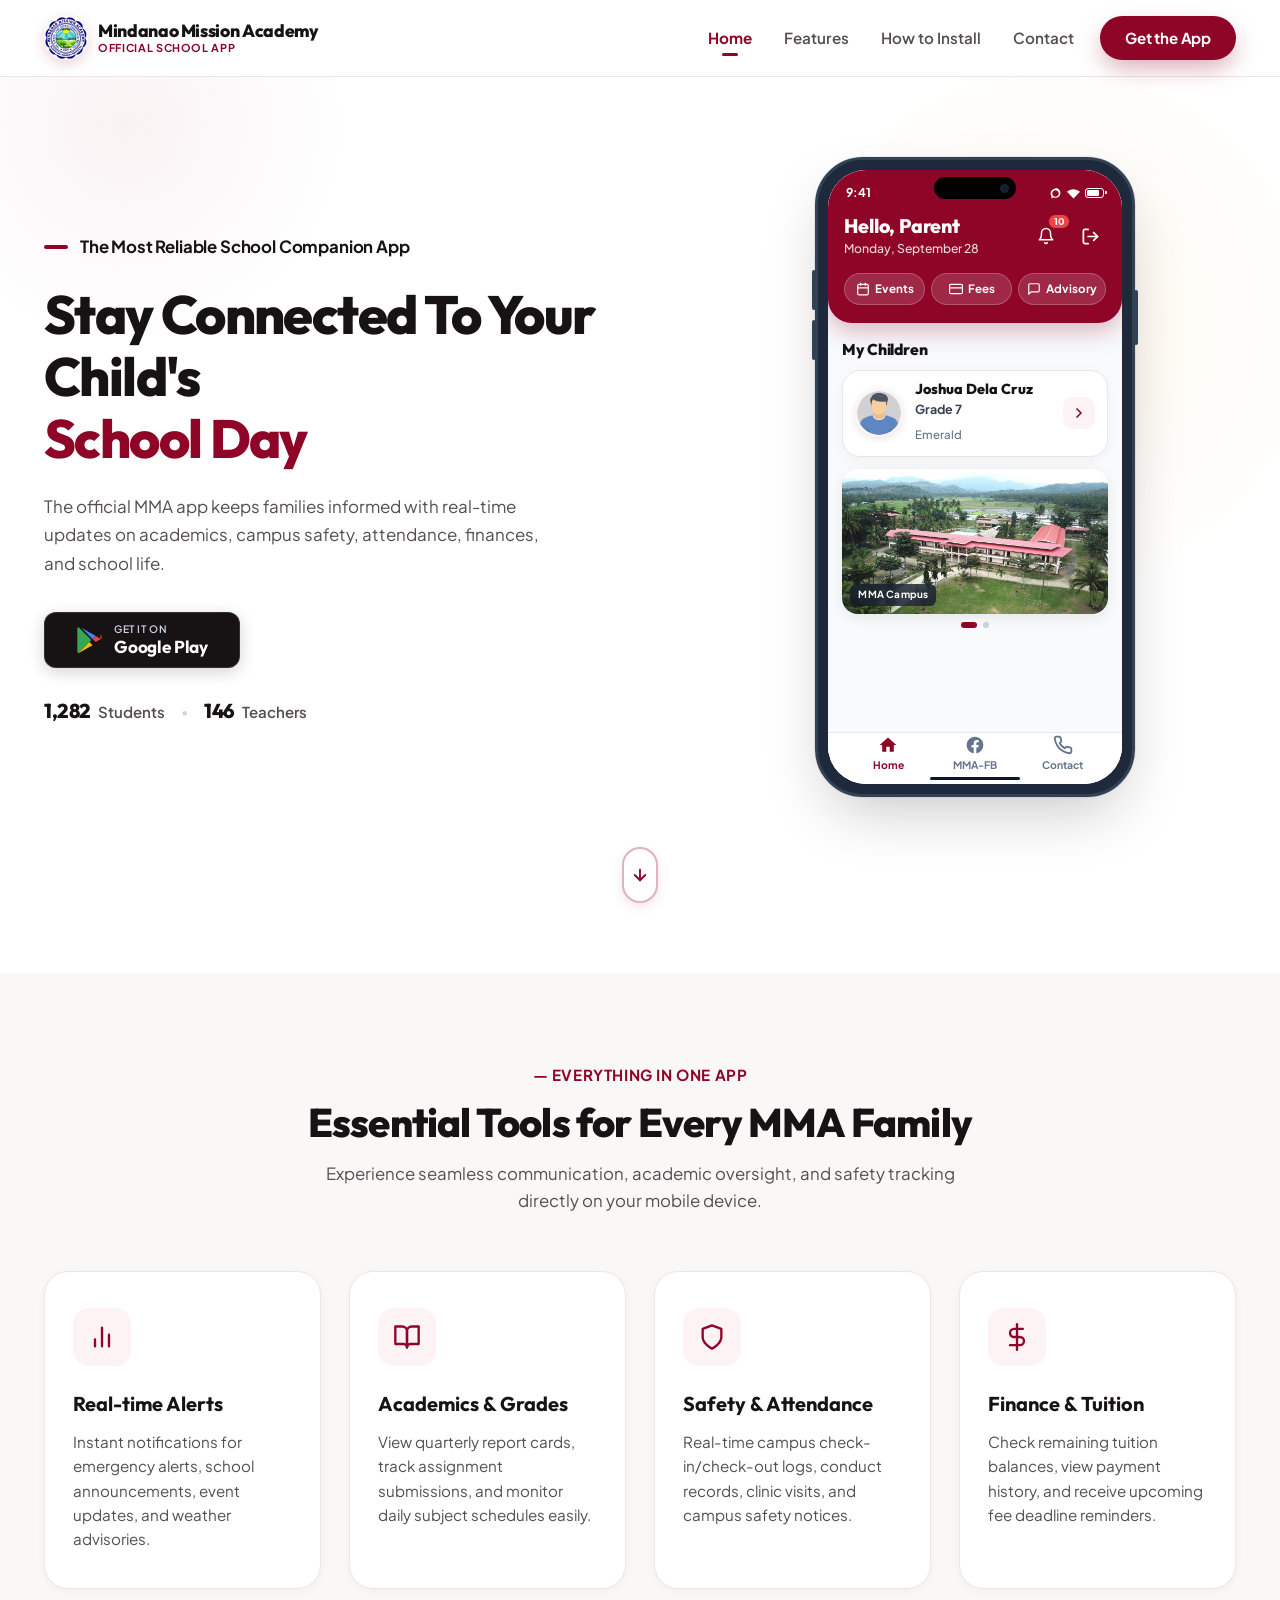
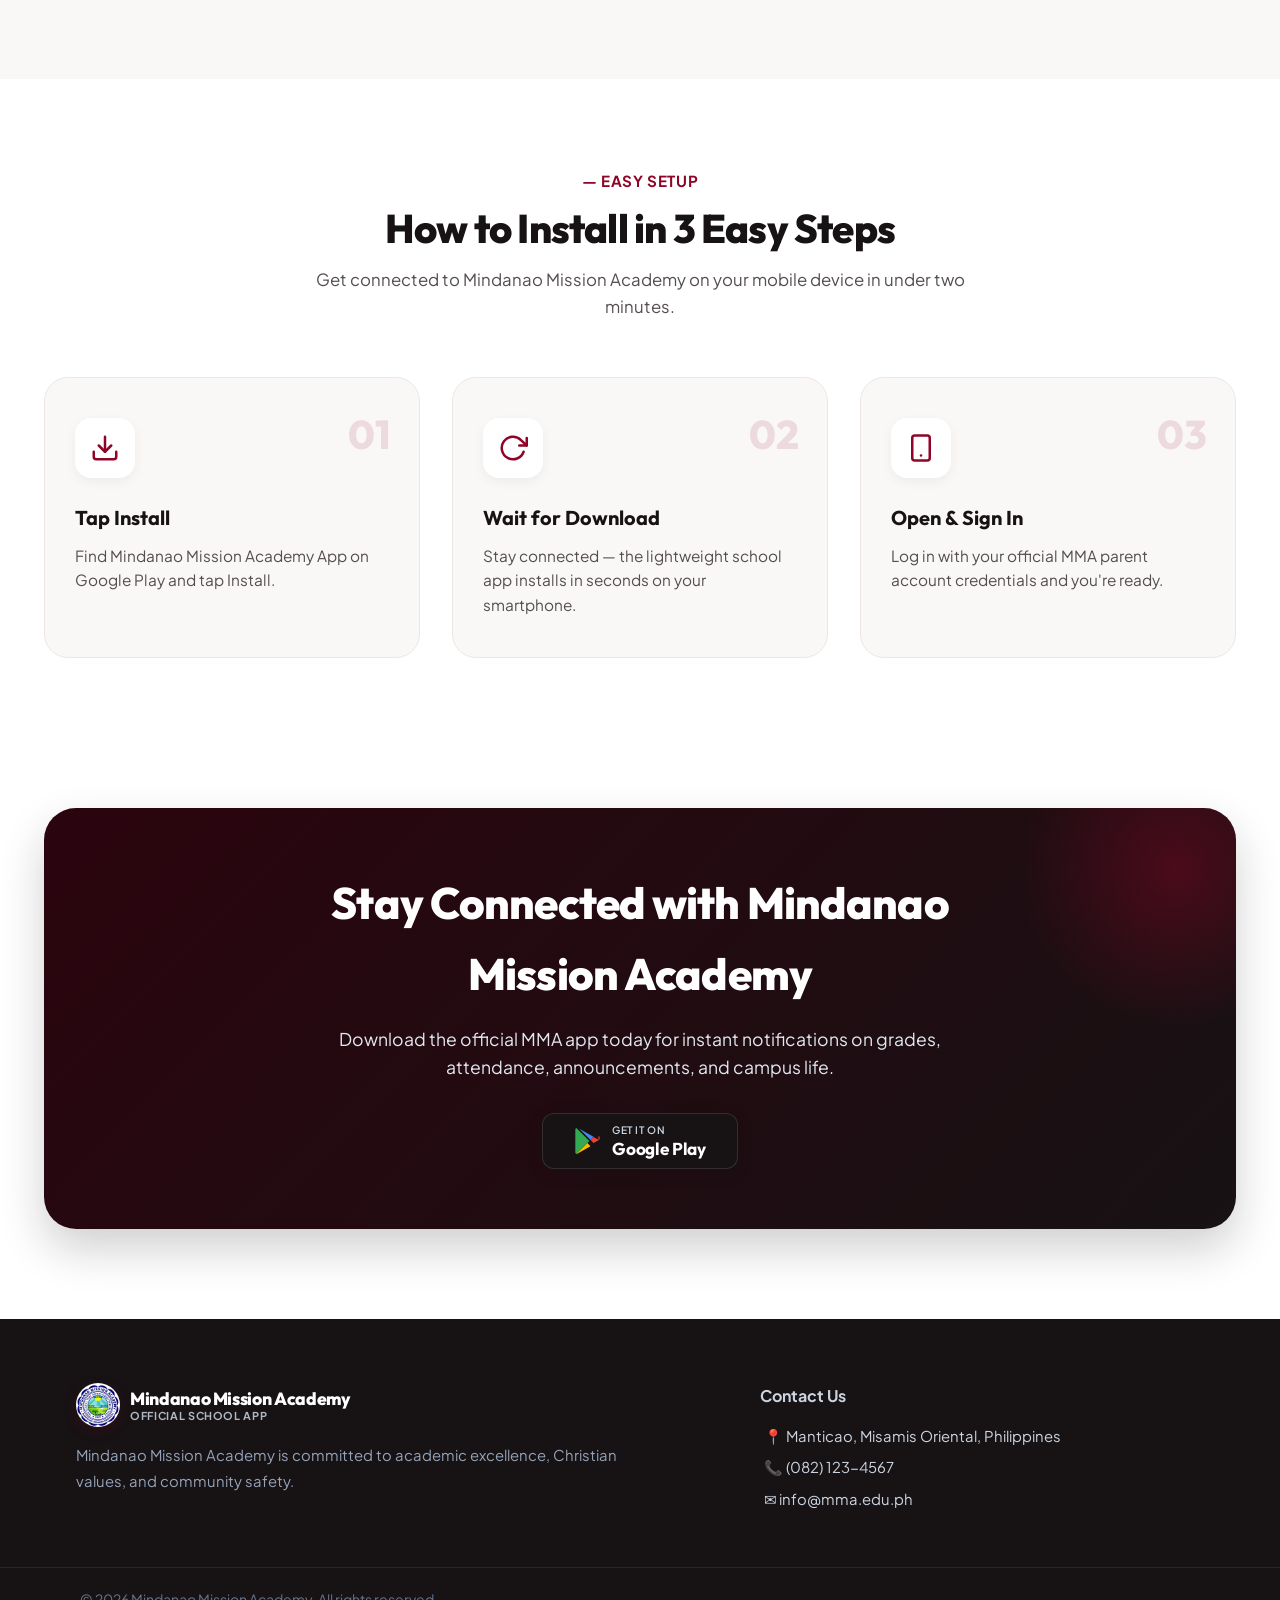
==== commit 78afa07b: "fixed responsiveness in all devices" ====
--- a/index.html
+++ b/index.html
@@ -31,7 +31,7 @@
       <a href="#" class="brand-logo" aria-label="Mindanao Mission Academy Home">
         <img src="mma-logo.png" alt="Mindanao Mission Academy Official Logo" class="brand-logo-img" />
         <div class="brand-text-wrap">
-          <span class="logo-text">Mindanao Mission Academy</span>
+          <span class="logo-text"><span class="logo-full">Mindanao Mission Academy</span><span class="logo-short">MMA</span></span>
           <span class="logo-subtext">Official School App</span>
         </div>
       </a>
@@ -56,6 +56,12 @@
 
     </div>
   </header>
+
+  <div class="layout-switch" id="layoutSwitch" role="group" aria-label="Choose page layout">
+    <span class="layout-switch-label">Layout</span>
+    <button type="button" class="layout-switch-option" data-layout="mobile" aria-pressed="false">Mobile</button>
+    <button type="button" class="layout-switch-option is-selected" data-layout="tablet" aria-pressed="true">Tablet</button>
+  </div>
 
   <!-- Hero Section -->
   <main>
@@ -408,8 +414,8 @@
             <h2 class="cta-title">Stay Connected with Mindanao Mission Academy</h2>
             <p class="cta-sub">Download the official MMA app today for instant notifications on grades, attendance, announcements, and campus life.</p>
             <div class="app-store-badges">
-              <a href="#download" class="store-badge google-play-badge download-btn" data-platform="google-play">
-                <svg class="badge-icon" viewBox="0 0 512 512" width="24" height="24">
+              <a href="#download" class="store-badge google-play-badge download-btn" data-platform="google-play" aria-label="Get it on Google Play">
+                <svg class="badge-icon" viewBox="0 0 512 512" width="26" height="26">
                   <path fill="#4285F4" d="M325.3 234.3L104.6 13l280.8 161.2-60.1 59.9.02.2z"/>
                   <path fill="#34A853" d="M47 0C34 6.8 25.3 19.2 25.3 35.3v441.3c0 16.1 8.7 28.5 21.7 35.3l256-256L47 0z"/>
                   <path fill="#FBBC04" d="M47 512c5.6 0 11.2-1.4 16.3-4.3l262-150.3-60-60L47 512z"/>
@@ -435,7 +441,7 @@
         <div class="brand-logo">
           <img src="mma-logo.png" alt="Mindanao Mission Academy Official Logo" class="brand-logo-img" />
           <div class="brand-text-wrap">
-            <span class="logo-text">Mindanao Mission Academy</span>
+            <span class="logo-text"><span class="logo-full">Mindanao Mission Academy</span><span class="logo-short">MMA</span></span>
             <span class="logo-subtext">Official School App</span>
           </div>
         </div>
--- a/styles.css
+++ b/styles.css
@@ -140,19 +140,27 @@
 .brand-logo {
   display: flex;
   align-items: center;
-  gap: 12px;
+  gap: 10px;
   user-select: none;
+  flex-shrink: 1;
+  min-width: 0;
+  text-decoration: none;
 }
 
 .brand-logo-img {
   width: 44px;
   height: 44px;
+  min-width: 44px;
+  max-width: 44px;
+  min-height: 44px;
+  max-height: 44px;
   border-radius: 50%;
   object-fit: contain;
   box-shadow: 0 4px 14px rgba(143, 5, 39, 0.18);
   transition: var(--transition);
   flex-shrink: 0;
   background: #ffffff;
+  box-sizing: border-box;
 }
 
 .brand-logo:hover .brand-logo-img {
@@ -162,23 +170,34 @@
 .brand-text-wrap {
   display: flex;
   flex-direction: column;
-}
+  min-width: 0;
+  flex-shrink: 1;
+}
+
+/* Always show full school name — never abbreviate */
+.logo-short { display: none !important; }
+.logo-full  { display: inline !important; }
 
 .logo-text {
   font-family: var(--font-heading);
-  font-size: 1.15rem;
+  font-size: 1.1rem;
   font-weight: 800;
   color: var(--dark-heading);
   letter-spacing: -0.02em;
   line-height: 1.2;
+  white-space: nowrap;
+  overflow: hidden;
+  text-overflow: ellipsis;
 }
 
 .logo-subtext {
-  font-size: 0.72rem;
-  font-weight: 600;
+  font-size: 0.68rem;
+  font-weight: 700;
   color: var(--primary);
   text-transform: uppercase;
-  letter-spacing: 0.05em;
+  letter-spacing: 0.06em;
+  white-space: nowrap;
+  line-height: 1.3;
 }
 
 /* Navigation Links */
@@ -223,21 +242,34 @@
 .nav-actions {
   display: flex;
   align-items: center;
-  gap: 16px;
+  gap: 14px;
+  flex-shrink: 0;
 }
 
 .btn-get-app {
   display: inline-flex;
   align-items: center;
   justify-content: center;
-  padding: 12px 26px;
+  text-align: center;
+  white-space: nowrap;
+  flex-shrink: 0;
+  width: 136px;
+  height: 44px;
+  min-width: 136px;
+  max-width: 136px;
+  min-height: 44px;
+  max-height: 44px;
+  padding: 0 16px;
   background: var(--primary);
   color: #ffffff;
   font-family: var(--font-body);
   font-size: 0.94rem;
   font-weight: 700;
+  line-height: 1;
+  letter-spacing: -0.01em;
   border-radius: var(--radius-pill);
   box-shadow: var(--shadow-btn);
+  box-sizing: border-box;
   transition: var(--transition);
 }
 
@@ -256,18 +288,146 @@
   display: none;
   flex-direction: column;
   justify-content: center;
+  align-items: center;
   gap: 5px;
-  width: 36px;
-  height: 36px;
-  padding: 4px;
+  width: 40px;
+  height: 40px;
+  min-width: 40px;
+  max-width: 40px;
+  min-height: 40px;
+  max-height: 40px;
+  padding: 0;
+  border-radius: var(--radius-sm);
+  cursor: pointer;
+  flex-shrink: 0;
+  box-sizing: border-box;
+  transition: var(--transition);
 }
 
 .mobile-toggle span {
-  width: 100%;
+  width: 22px;
   height: 2.5px;
   background: var(--dark-heading);
   border-radius: 4px;
   transition: var(--transition);
+  display: block;
+  transform-origin: center;
+}
+
+/* Tablet users can switch to the same compact navigation/layout used on phones. */
+.layout-switch {
+  display: none;
+  position: fixed;
+  right: 20px;
+  bottom: 20px;
+  z-index: 120;
+  align-items: center;
+  gap: 4px;
+  padding: 5px;
+  border: 1px solid var(--gray-border);
+  border-radius: var(--radius-pill);
+  background: rgba(255, 255, 255, 0.96);
+  box-shadow: var(--shadow-md);
+}
+
+.layout-switch-label {
+  padding: 0 7px;
+  color: var(--gray-body);
+  font-size: 0.75rem;
+  font-weight: 700;
+}
+
+.layout-switch-option {
+  min-height: 34px;
+  padding: 0 13px;
+  border-radius: var(--radius-pill);
+  color: var(--gray-body);
+  font-size: 0.8rem;
+  font-weight: 700;
+  transition: var(--transition);
+}
+
+.layout-switch-option.is-selected {
+  background: var(--primary);
+  color: #fff;
+}
+
+.layout-switch-option:focus-visible {
+  outline: 2px solid var(--primary);
+  outline-offset: 2px;
+}
+
+@media (min-width: 769px) and (max-width: 1024px) {
+  .layout-switch { display: flex; }
+}
+
+/* The opt-in class reuses the established phone layout rules at tablet widths. */
+@media (min-width: 769px) {
+  body.mobile-layout .navbar { padding: 12px 0; }
+  body.mobile-layout .nav-menu {
+    position: fixed;
+    top: 68px;
+    left: 0;
+    width: 100%;
+    background: #fff;
+    flex-direction: column;
+    padding: 26px 20px;
+    gap: 18px;
+    box-shadow: var(--shadow-lg);
+    border-bottom: 1px solid var(--gray-border);
+    transform: translateY(-150%);
+    opacity: 0;
+    pointer-events: none;
+    transition: var(--transition);
+    margin: 0;
+  }
+  body.mobile-layout .nav-menu.is-open {
+    transform: translateY(0);
+    opacity: 1;
+    pointer-events: auto;
+  }
+  body.mobile-layout .nav-actions { gap: 12px; }
+  body.mobile-layout .mobile-toggle { display: flex; }
+  body.mobile-layout .mobile-toggle.is-open span:nth-child(1) { transform: translateY(7.5px) rotate(45deg); }
+  body.mobile-layout .mobile-toggle.is-open span:nth-child(2) { opacity: 0; }
+  body.mobile-layout .mobile-toggle.is-open span:nth-child(3) { transform: translateY(-7.5px) rotate(-45deg); }
+  body.mobile-layout .steps-grid { grid-template-columns: 1fr; }
+  body.mobile-layout .footer-container {
+    grid-template-columns: 1fr;
+    gap: 36px;
+    padding: 44px 24px 36px;
+  }
+  body.mobile-layout .footer-brand,
+  body.mobile-layout .footer-contact-center,
+  body.mobile-layout .footer-about,
+  body.mobile-layout .footer-contact-info,
+  body.mobile-layout .footer-heading,
+  body.mobile-layout .footer-links-group,
+  body.mobile-layout .footer-list {
+    align-items: center;
+    text-align: center;
+  }
+  body.mobile-layout .footer-brand { grid-column: auto; }
+  body.mobile-layout .footer-brand .brand-logo { justify-content: center; }
+  body.mobile-layout .footer-bottom-inner {
+    padding: 0 24px;
+    flex-direction: column;
+    align-items: center;
+    text-align: center;
+  }
+  body.mobile-layout .phone-frame { width: 310px; max-width: 100%; height: 620px; }
+}
+
+@media (min-width: 769px) and (max-width: 850px) {
+  body.mobile-layout .nav-container { padding: 0 16px; }
+  body.mobile-layout .brand-logo { gap: 8px; }
+  body.mobile-layout .brand-logo-img {
+    width: 38px; height: 38px; min-width: 38px; max-width: 38px;
+    min-height: 38px; max-height: 38px;
+  }
+  body.mobile-layout .logo-text { font-size: 0.95rem; }
+  body.mobile-layout .logo-subtext { font-size: 0.6rem; }
+  body.mobile-layout .nav-actions { gap: 10px; }
 }
 
 /* -------------------------------------------------------------
@@ -344,6 +504,7 @@
 .app-store-badges {
   display: flex;
   align-items: center;
+  justify-content: flex-start;
   flex-wrap: wrap;
   gap: 16px;
   margin-bottom: 32px;
@@ -352,15 +513,26 @@
 .store-badge {
   display: inline-flex;
   align-items: center;
+  justify-content: center;
   gap: 12px;
+  width: 196px;
+  height: 56px;
+  min-width: 196px;
+  max-width: 196px;
+  min-height: 56px;
+  max-height: 56px;
+  padding: 0 18px;
   background: #171214;
   color: #ffffff;
-  padding: 10px 22px;
   border-radius: 12px;
   border: 1px solid rgba(255, 255, 255, 0.12);
   box-shadow: 0 4px 16px rgba(23, 18, 20, 0.18);
   transition: var(--transition);
   user-select: none;
+  box-sizing: border-box;
+  flex-shrink: 0;
+  white-space: nowrap;
+  text-decoration: none;
 }
 
 .store-badge:hover {
@@ -370,8 +542,19 @@
   border-color: rgba(255, 255, 255, 0.28);
 }
 
+.store-badge:active {
+  transform: translateY(0);
+}
+
 .badge-icon {
+  width: 26px;
+  height: 26px;
+  min-width: 26px;
+  min-height: 26px;
+  max-width: 26px;
+  max-height: 26px;
   flex-shrink: 0;
+  display: block;
 }
 
 .badge-text {
@@ -379,23 +562,31 @@
   flex-direction: column;
   text-align: left;
   align-items: flex-start;
+  justify-content: center;
+  line-height: 1;
+  flex-shrink: 0;
+  white-space: nowrap;
 }
 
 .badge-sub {
-  font-size: 0.62rem;
+  font-size: 0.64rem;
   text-transform: uppercase;
   letter-spacing: 0.06em;
   font-weight: 600;
   color: #cbd5e1;
   line-height: 1.1;
+  margin-bottom: 3px;
+  white-space: nowrap;
 }
 
 .badge-title {
-  font-size: 1.05rem;
+  font-size: 1.08rem;
   font-weight: 700;
   font-family: var(--font-heading);
   letter-spacing: -0.01em;
-  line-height: 1.2;
+  line-height: 1.15;
+  color: #ffffff;
+  white-space: nowrap;
 }
 
 /* Clean Modern School Stats */
@@ -643,10 +834,18 @@
   position: relative;
   cursor: default;
   pointer-events: none;
-  display: flex;
+  display: inline-flex;
   align-items: center;
   justify-content: center;
+  width: 32px;
+  height: 32px;
+  min-width: 32px;
+  max-width: 32px;
+  min-height: 32px;
+  max-height: 32px;
   color: #ffffff;
+  flex-shrink: 0;
+  box-sizing: border-box;
 }
 
 .mma-badge {
@@ -667,30 +866,44 @@
   cursor: default;
   pointer-events: none;
   color: #ffffff;
-  display: flex;
+  display: inline-flex;
   align-items: center;
   justify-content: center;
+  width: 32px;
+  height: 32px;
+  min-width: 32px;
+  max-width: 32px;
+  min-height: 32px;
+  max-height: 32px;
+  flex-shrink: 0;
+  box-sizing: border-box;
 }
 
 /* Quick Action Pills */
 .mma-quick-actions {
   display: grid;
   grid-template-columns: repeat(3, 1fr);
-  gap: 8px;
+  gap: 6px;
 }
 
 .mma-action-pill {
-  display: flex;
+  display: inline-flex;
   align-items: center;
   justify-content: center;
-  gap: 6px;
+  gap: 5px;
   background: rgba(255, 255, 255, 0.14);
   border: 1px solid rgba(255, 255, 255, 0.22);
-  padding: 8px 10px;
+  height: 32px;
+  min-height: 32px;
+  max-height: 32px;
+  padding: 0 8px;
   border-radius: var(--radius-pill);
   font-size: 0.72rem;
   font-weight: 700;
   color: #ffffff;
+  white-space: nowrap;
+  box-sizing: border-box;
+  flex-shrink: 0;
   cursor: default;
   pointer-events: none;
   user-select: none;
@@ -775,13 +988,18 @@
 .mma-child-arrow-btn {
   width: 32px;
   height: 32px;
+  min-width: 32px;
+  max-width: 32px;
+  min-height: 32px;
+  max-height: 32px;
   border-radius: 10px;
   background: #fdf2f4;
   color: #8F0527;
-  display: flex;
+  display: inline-flex;
   align-items: center;
   justify-content: center;
   flex-shrink: 0;
+  box-sizing: border-box;
 }
 
 /* Campus Aerial Showcase Banner */
@@ -855,14 +1073,20 @@
   justify-content: space-around;
   padding: 0 16px 8px 16px;
   z-index: 20;
+  box-sizing: border-box;
 }
 
 .mma-nav-tab {
-  display: flex;
+  display: inline-flex;
   flex-direction: column;
   align-items: center;
+  justify-content: center;
   gap: 2px;
+  min-width: 56px;
+  height: 44px;
   color: #64748b;
+  white-space: nowrap;
+  box-sizing: border-box;
   cursor: default;
   pointer-events: none;
   user-select: none;
@@ -912,15 +1136,21 @@
 .scroll-pill {
   width: 36px;
   height: 56px;
+  min-width: 36px;
+  max-width: 36px;
+  min-height: 56px;
+  max-height: 56px;
   border: 2px solid rgba(143, 5, 39, 0.3);
   border-radius: var(--radius-pill);
-  display: flex;
+  display: inline-flex;
   align-items: center;
   justify-content: center;
   background: #ffffff;
   box-shadow: 0 4px 12px rgba(143, 5, 39, 0.1);
   animation: bounceDown 2s ease-in-out infinite;
   transition: var(--transition);
+  flex-shrink: 0;
+  box-sizing: border-box;
 }
 
 .scroll-pill:hover {
@@ -1195,6 +1425,20 @@
 
 .footer-brand .logo-text {
   color: #ffffff;
+  white-space: normal;
+}
+
+.footer-brand .logo-full {
+  display: inline !important;
+}
+
+.footer-brand .logo-short {
+  display: none !important;
+}
+
+.footer-brand .logo-subtext {
+  display: block !important;
+  color: rgba(203, 213, 225, 0.85);
 }
 
 .footer-about {
@@ -1336,21 +1580,26 @@
 }
 
 @media (max-width: 768px) {
+  .navbar {
+    padding: 12px 0;
+  }
+
   .nav-menu {
     position: fixed;
-    top: 73px;
+    top: 68px;
     left: 0;
     width: 100%;
     background: #ffffff;
     flex-direction: column;
-    padding: 30px 24px;
-    gap: 20px;
+    padding: 26px 20px;
+    gap: 18px;
     box-shadow: var(--shadow-lg);
     border-bottom: 1px solid var(--gray-border);
     transform: translateY(-150%);
     opacity: 0;
     pointer-events: none;
     transition: var(--transition);
+    margin: 0;
   }
 
   .nav-menu.is-open {
@@ -1359,6 +1608,15 @@
     pointer-events: auto;
   }
 
+  .nav-actions {
+    gap: 12px;
+  }
+
+  /* Logo always fully visible at tablet/mobile \u2014 never truncate */
+  .logo-full   { display: inline !important; }
+  .logo-short  { display: none   !important; }
+  .logo-subtext { display: block  !important; }
+
   .mobile-toggle {
     display: flex;
   }
@@ -1378,33 +1636,65 @@
   }
 
   /* Footer: mobile — single column, center-aligned */
-  .footer-container {
+  .container.footer-container {
     grid-template-columns: 1fr;
-    gap: 36px;
-    padding: 44px 24px 36px;
+    width: 100%;
+    min-width: 0;
+    gap: 30px;
+    padding: 40px 20px 32px;
   }
 
   .footer-brand {
     grid-column: auto;
     align-items: center;
     text-align: center;
+    min-width: 0;
+    width: 100%;
   }
 
   .footer-brand .brand-logo {
     justify-content: center;
+    max-width: 100%;
+    min-width: 0;
+  }
+
+  .footer-brand .brand-text-wrap,
+  .footer-brand .logo-text {
+    min-width: 0;
+    max-width: 100%;
+  }
+
+  .footer-brand .logo-text {
+    overflow-wrap: anywhere;
   }
 
   .footer-about {
     text-align: center;
+    width: 100%;
+    min-width: 0;
+    overflow-wrap: anywhere;
   }
 
   .footer-contact-center {
     align-items: center;
     text-align: center;
+    width: 100%;
+    min-width: 0;
+    padding-left: 0;
   }
 
   .footer-contact-info {
     text-align: center;
+    width: 100%;
+    max-width: 100%;
+    min-width: 0;
+    padding-left: 0;
+    overflow-wrap: anywhere;
+    word-break: normal;
+  }
+
+  .footer-contact-info a {
+    overflow-wrap: anywhere;
   }
 
   .footer-links-group {
@@ -1426,14 +1716,125 @@
   }
 
   .footer-bottom-inner {
-    padding: 0 24px;
+    width: 100%;
+    min-width: 0;
+    padding: 0 20px;
     flex-direction: column;
     align-items: center;
     text-align: center;
   }
 
+  .footer-bottom-inner .copyright {
+    max-width: 100%;
+    overflow-wrap: anywhere;
+  }
+
   .phone-frame {
-    width: 290px;
-    height: 580px;
-  }
-}
+    width: 310px;
+    max-width: 100%;
+    height: 620px;
+  }
+}
+
+@media (max-width: 480px) {
+  .container {
+    padding: 0 16px;
+  }
+
+  .nav-container {
+    padding: 0 16px;
+  }
+
+  /* --- Logo: always full name, just scale down the text --- */
+  .brand-logo {
+    gap: 8px;
+  }
+
+  .brand-logo-img {
+    width: 38px;
+    height: 38px;
+    min-width: 38px;
+    max-width: 38px;
+    min-height: 38px;
+    max-height: 38px;
+  }
+
+  /* NEVER hide the full name or subtext in the navbar */
+  .logo-full   { display: inline !important; }
+  .logo-short  { display: none   !important; }
+  .logo-subtext { display: block  !important; }
+
+  .logo-text {
+    font-size: 0.95rem;
+  }
+
+  .logo-subtext {
+    font-size: 0.6rem;
+  }
+
+  .nav-actions {
+    gap: 10px;
+  }
+
+  .cta-box {
+    padding: 44px 18px;
+    border-radius: 24px;
+  }
+
+  .cta-title {
+    font-size: 1.85rem;
+  }
+
+  .hero-title {
+    font-size: 2.15rem;
+  }
+
+  .hero-section {
+    padding: 40px 0 50px;
+  }
+}
+
+@media (max-width: 360px) {
+  .container {
+    padding: 0 12px;
+  }
+
+  .nav-container {
+    padding: 0 12px;
+  }
+
+  .nav-actions {
+    gap: 8px;
+  }
+
+  /* Logo: still full name, just smaller */
+  .brand-logo-img {
+    width: 32px;
+    height: 32px;
+    min-width: 32px;
+    max-width: 32px;
+    min-height: 32px;
+    max-height: 32px;
+  }
+
+  .logo-full   { display: inline !important; }
+  .logo-short  { display: none   !important; }
+  .logo-subtext { display: block  !important; }
+
+  .logo-text {
+    font-size: 0.85rem;
+  }
+
+  .logo-subtext {
+    font-size: 0.56rem;
+  }
+
+  .phone-frame {
+    width: 295px;
+    height: 590px;
+  }
+
+  .cta-box {
+    padding: 36px 14px;
+  }
+}
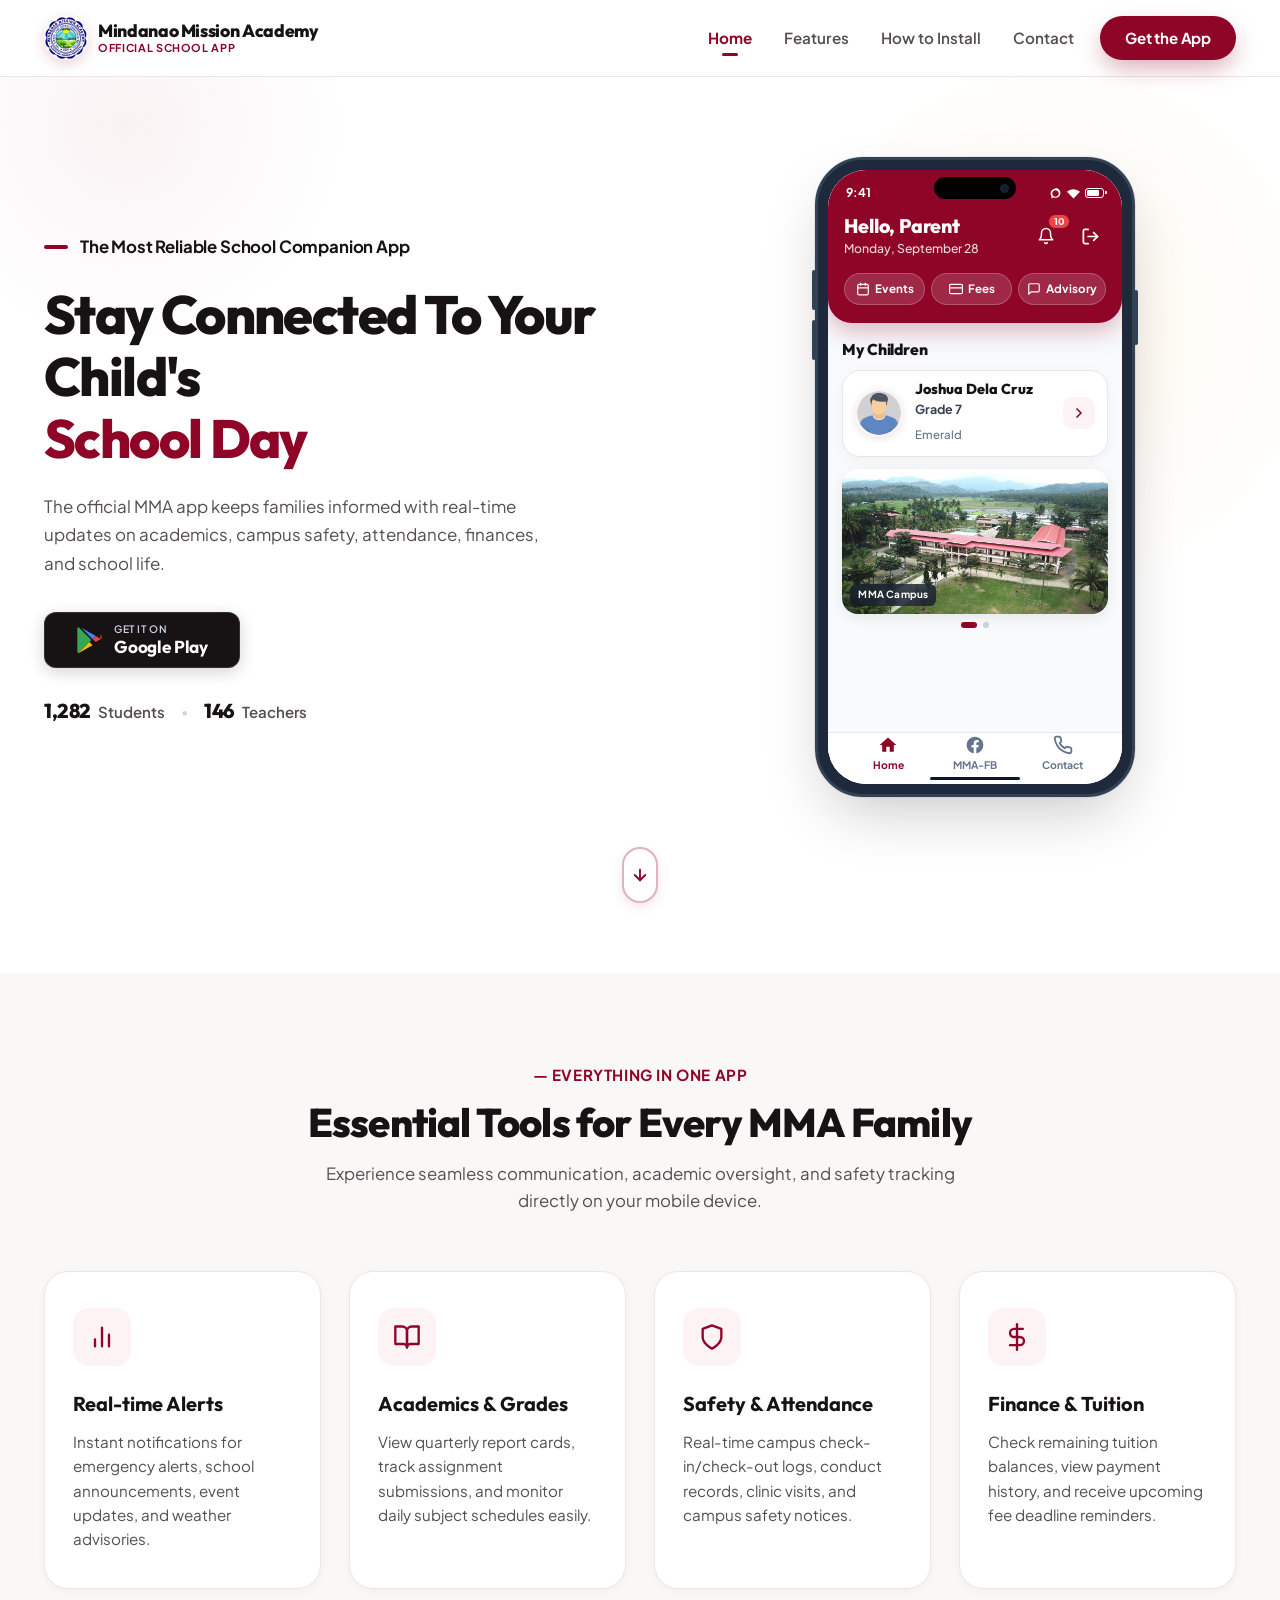
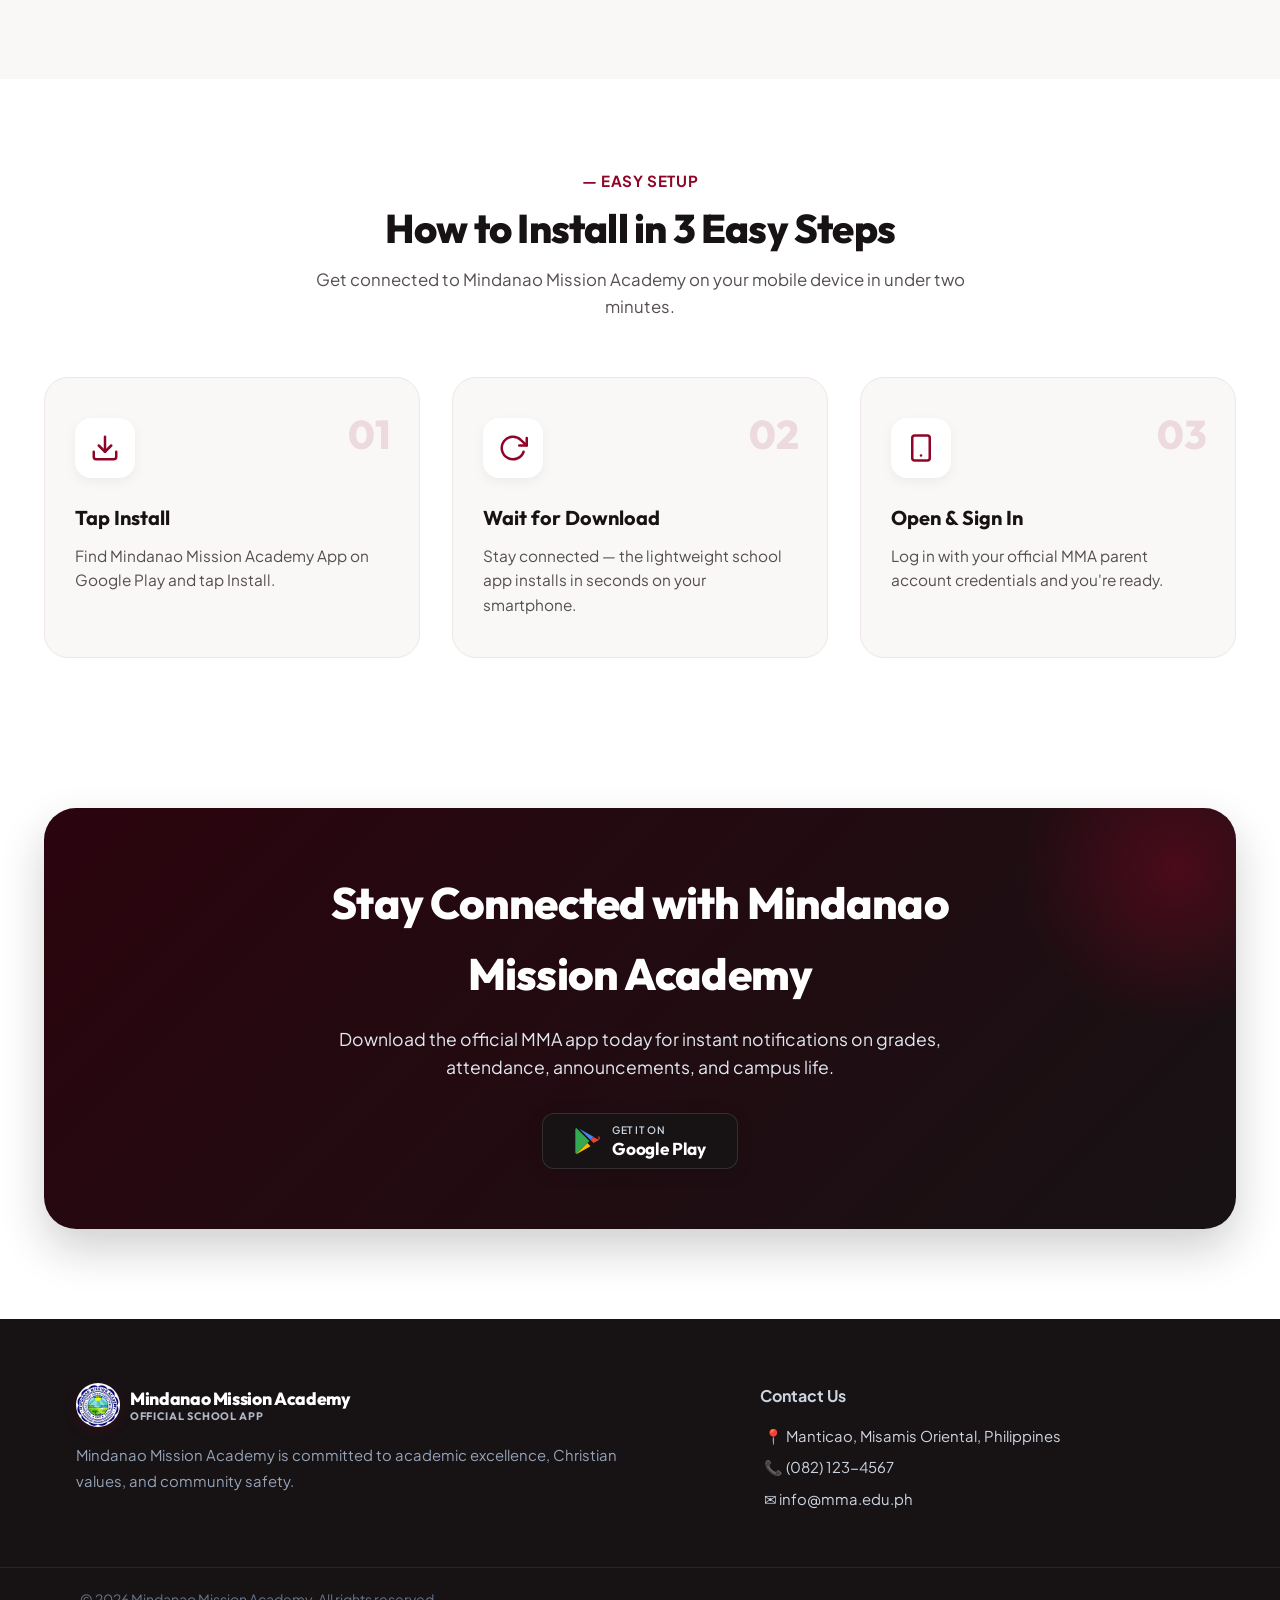
==== commit 94874304: "Fixed" ====
--- a/index.html
+++ b/index.html
@@ -31,7 +31,7 @@
       <a href="#" class="brand-logo" aria-label="Mindanao Mission Academy Home">
         <img src="mma-logo.png" alt="Mindanao Mission Academy Official Logo" class="brand-logo-img" />
         <div class="brand-text-wrap">
-          <span class="logo-text"><span class="logo-full">Mindanao Mission Academy</span><span class="logo-short">MMA</span></span>
+          <span class="logo-text"><span class="logo-full">Mindanao Mission Academy</span><span class="logo-short"></span></span>
           <span class="logo-subtext">Official School App</span>
         </div>
       </a>
@@ -441,7 +441,7 @@
         <div class="brand-logo">
           <img src="mma-logo.png" alt="Mindanao Mission Academy Official Logo" class="brand-logo-img" />
           <div class="brand-text-wrap">
-            <span class="logo-text"><span class="logo-full">Mindanao Mission Academy</span><span class="logo-short">MMA</span></span>
+            <span class="logo-text"><span class="logo-full">Mindanao Mission Academy</span><span class="logo-short"</span></span>
             <span class="logo-subtext">Official School App</span>
           </div>
         </div>
--- a/styles.css
+++ b/styles.css
@@ -361,6 +361,50 @@
   .layout-switch { display: flex; }
 }
 
+/* Tablet navigation switches to the compact menu before the full desktop
+   links compete with the academy branding for horizontal space. */
+@media (max-width: 900px) {
+  .navbar { padding: 12px 0; }
+  .nav-container { gap: 12px; }
+  .nav-menu {
+    position: fixed;
+    top: 68px;
+    left: 0;
+    width: 100%;
+    background: #fff;
+    flex-direction: column;
+    padding: 26px 20px;
+    gap: 18px;
+    box-shadow: var(--shadow-lg);
+    border-bottom: 1px solid var(--gray-border);
+    transform: translateY(-150%);
+    opacity: 0;
+    pointer-events: none;
+    transition: var(--transition);
+    margin: 0;
+  }
+  .nav-menu.is-open {
+    transform: translateY(0);
+    opacity: 1;
+    pointer-events: auto;
+  }
+  .mobile-toggle { display: flex; }
+  .nav-actions { gap: 10px; flex: 0 0 auto; }
+  .brand-logo { flex: 1 1 auto; min-width: 0; }
+  .brand-text-wrap { min-width: 0; }
+  .logo-text {
+    white-space: normal;
+    overflow: visible;
+    text-overflow: clip;
+    line-height: 1.05;
+  }
+  .logo-full { white-space: normal; }
+  .logo-subtext {
+    white-space: normal;
+    line-height: 1.15;
+  }
+}
+
 /* The opt-in class reuses the established phone layout rules at tablet widths. */
 @media (min-width: 769px) {
   body.mobile-layout .navbar { padding: 12px 0; }
@@ -1584,6 +1628,31 @@
     padding: 12px 0;
   }
 
+  /* Keep the brand in its own flexible column so the CTA and menu never
+     cover the school name on narrow screens. */
+  .nav-container {
+    gap: 10px;
+  }
+
+  .brand-logo {
+    flex: 1 1 auto;
+    min-width: 0;
+    overflow: hidden;
+  }
+
+  .brand-text-wrap {
+    flex: 1 1 auto;
+    overflow: hidden;
+  }
+
+  .logo-text,
+  .logo-subtext {
+    max-width: 100%;
+    overflow: visible;
+    text-overflow: clip;
+    white-space: normal;
+  }
+
   .nav-menu {
     position: fixed;
     top: 68px;
@@ -1609,10 +1678,19 @@
   }
 
   .nav-actions {
-    gap: 12px;
-  }
-
-  /* Logo always fully visible at tablet/mobile \u2014 never truncate */
+    gap: 8px;
+    flex: 0 0 auto;
+  }
+
+  .btn-get-app {
+    width: clamp(96px, 30vw, 136px);
+    min-width: clamp(96px, 30vw, 136px);
+    max-width: clamp(96px, 30vw, 136px);
+    padding: 0 10px;
+    font-size: clamp(0.78rem, 3.4vw, 0.94rem);
+  }
+
+  /* Keep the full academy name readable by wrapping it inside the brand area. */
   .logo-full   { display: inline !important; }
   .logo-short  { display: none   !important; }
   .logo-subtext { display: block  !important; }
@@ -1765,11 +1843,13 @@
   .logo-subtext { display: block  !important; }
 
   .logo-text {
-    font-size: 0.95rem;
+    font-size: clamp(0.72rem, 3.6vw, 0.9rem);
+    line-height: 1.05;
   }
 
   .logo-subtext {
-    font-size: 0.6rem;
+    font-size: clamp(0.48rem, 2.35vw, 0.58rem);
+    letter-spacing: 0.035em;
   }
 
   .nav-actions {
@@ -1804,7 +1884,13 @@
   }
 
   .nav-actions {
-    gap: 8px;
+    gap: 6px;
+  }
+
+  .mobile-toggle {
+    width: 36px;
+    min-width: 36px;
+    max-width: 36px;
   }
 
   /* Logo: still full name, just smaller */
